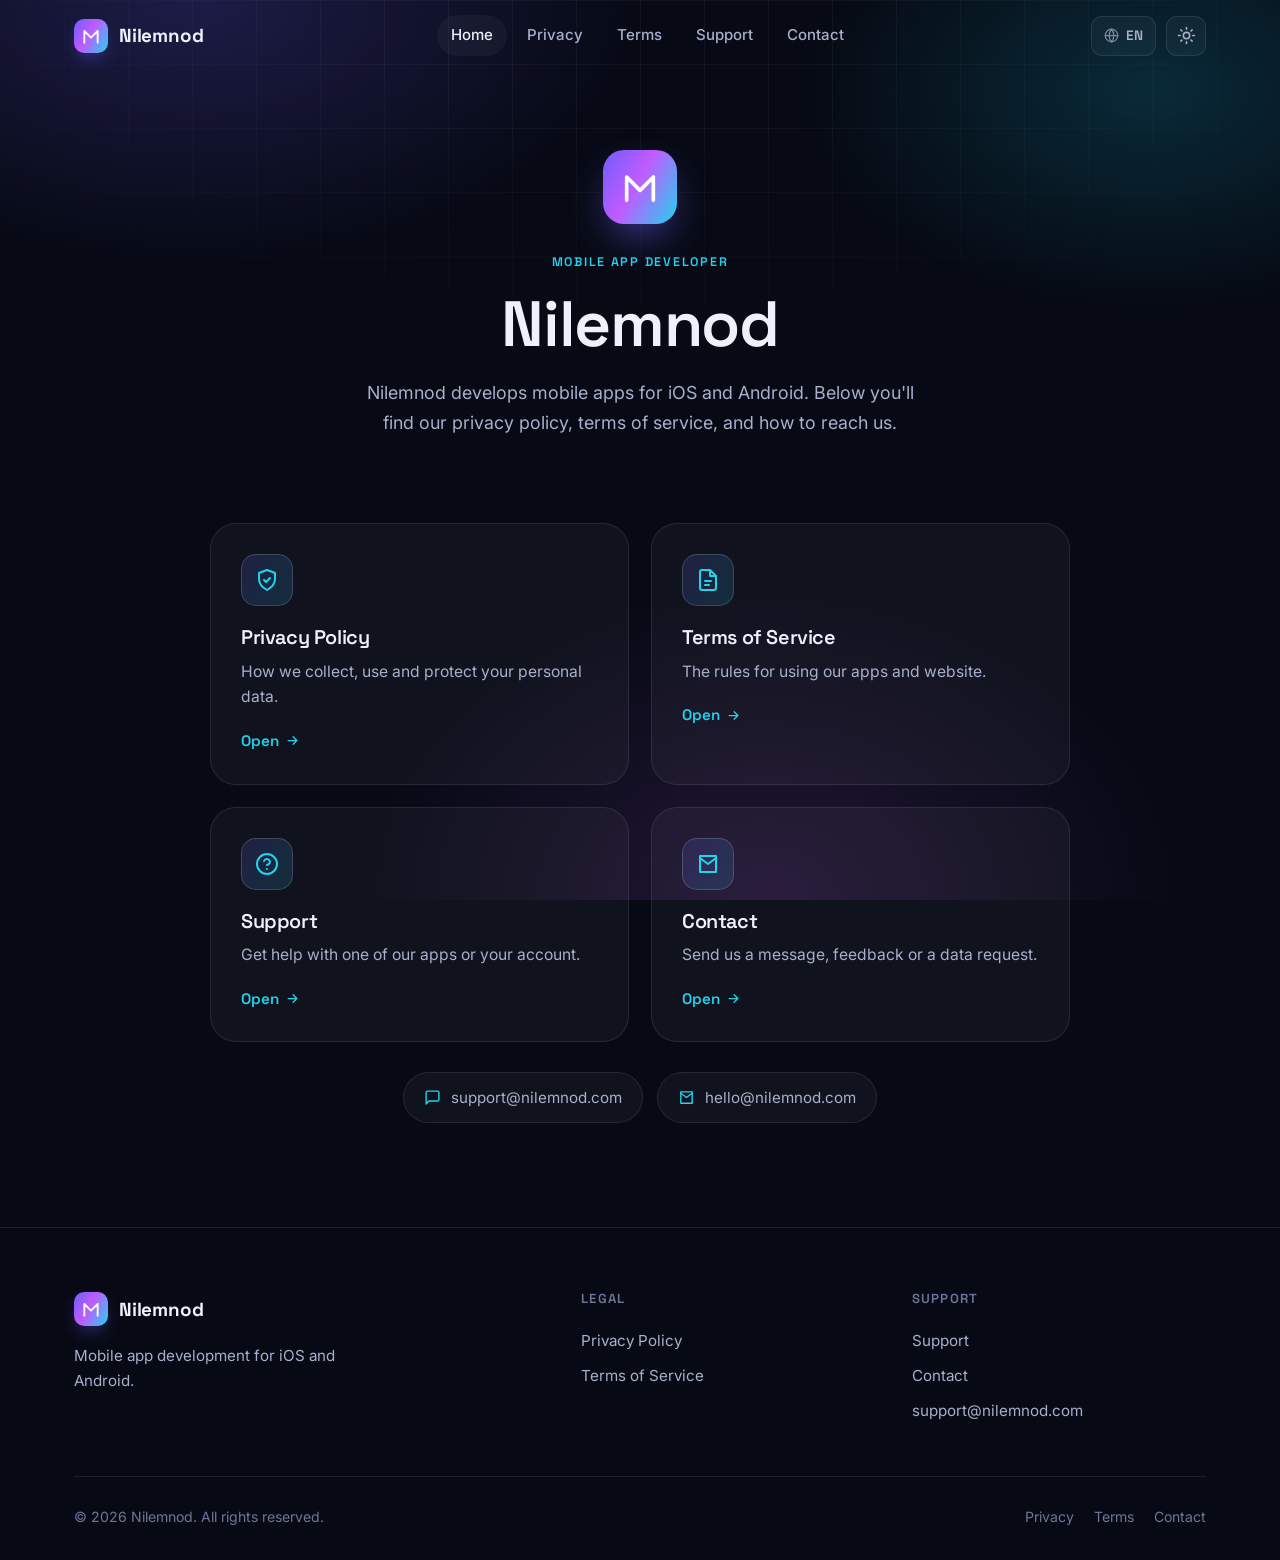
==== index.html @ dc2ba3a5 "Initial commit" ====
<!DOCTYPE html>
<html lang="en" dir="ltr">
<head>
  <meta charset="UTF-8" />
  <meta name="viewport" content="width=device-width, initial-scale=1.0" />
  <title>Nilemnod — Mobile App Developer</title>
  <meta name="description" content="Nilemnod develops mobile apps for iOS and Android. Read our privacy policy and terms of service, and find how to contact support." />
  <meta name="theme-color" content="#070a14" />
  <link rel="icon" href="assets/favicon.svg" type="image/svg+xml" />
  <link rel="canonical" href="https://nilemnod.com/" />
  <meta property="og:title" content="Nilemnod — Mobile App Developer" />
  <meta property="og:description" content="Privacy policy, terms of service and contact information for Nilemnod." />
  <meta property="og:type" content="website" />
  <meta property="og:url" content="https://nilemnod.com/" />
  <link rel="preconnect" href="https://fonts.googleapis.com" />
  <link rel="preconnect" href="https://fonts.gstatic.com" crossorigin />
  <link href="https://fonts.googleapis.com/css2?family=Inter:wght@400;500;600&family=Space+Grotesk:wght@500;600;700&display=swap" rel="stylesheet" />
  <link rel="stylesheet" href="assets/css/styles.css" />
  <script src="assets/i18n/translations.js" defer></script>
  <script src="assets/js/i18n.js" defer></script>
  <script src="assets/js/main.js" defer></script>
</head>
<body>
  <header class="nav">
    <div class="container">
      <a class="brand" href="index.html" aria-label="Nilemnod home">
        <span class="brand-mark"><svg viewBox="0 0 24 24" fill="none" stroke="#fff" stroke-width="2.2" stroke-linecap="round" stroke-linejoin="round"><path d="M4 20V6l8 8 8-8v14"/></svg></span>
        Nilemnod
      </a>
      <nav class="nav-links" aria-label="Primary">
        <a href="index.html" class="active" data-i18n="nav.home">Home</a>
        <a href="privacy.html" data-i18n="nav.privacy">Privacy</a>
        <a href="terms.html" data-i18n="nav.terms">Terms</a>
        <a href="support.html" data-i18n="nav.support">Support</a>
        <a href="contact.html" data-i18n="nav.contact">Contact</a>
      </nav>
      <div class="nav-actions">
        <div class="lang" data-lang-switcher>
          <button class="lang-toggle" type="button" aria-haspopup="true">
            <svg viewBox="0 0 24 24" fill="none" stroke="currentColor" stroke-width="2" stroke-linecap="round" stroke-linejoin="round"><circle cx="12" cy="12" r="10"/><path d="M2 12h20M12 2a15 15 0 0 1 0 20M12 2a15 15 0 0 0 0 20"/></svg>
            <span class="lang-current">EN</span>
          </button>
          <div class="lang-menu" role="menu"></div>
        </div>
        <button class="icon-btn" data-theme-toggle type="button" aria-label="Toggle theme">
          <svg viewBox="0 0 24 24" fill="none" stroke="currentColor" stroke-width="2" stroke-linecap="round" stroke-linejoin="round"><circle cx="12" cy="12" r="4"/><path d="M12 2v2M12 20v2M4.9 4.9l1.4 1.4M17.7 17.7l1.4 1.4M2 12h2M20 12h2M4.9 19.1l1.4-1.4M17.7 6.3l1.4-1.4"/></svg>
        </button>
        <button class="icon-btn nav-toggle" type="button" aria-label="Menu">
          <svg viewBox="0 0 24 24" fill="none" stroke="currentColor" stroke-width="2" stroke-linecap="round"><path d="M4 7h16M4 12h16M4 17h16"/></svg>
        </button>
      </div>
    </div>
  </header>

  <main>
    <section class="home-hero">
      <div class="container">
        <div class="home-mark" data-reveal aria-hidden="true">
          <svg viewBox="0 0 24 24" fill="none" stroke="#fff" stroke-width="2.2" stroke-linecap="round" stroke-linejoin="round"><path d="M4 20V6l8 8 8-8v14"/></svg>
        </div>
        <span class="eyebrow" data-reveal data-i18n="home.badge">Mobile app developer</span>
        <h1 data-reveal data-delay="1">Nilemnod</h1>
        <p data-reveal data-delay="2" data-i18n="home.lead">Nilemnod develops mobile apps for iOS and Android. Below you'll find our privacy policy, terms of service, and how to reach us.</p>
      </div>
    </section>

    <section class="section-sm">
      <div class="container">
        <div class="grid grid-2 hub-grid">
          <a class="card-link" href="privacy.html" data-reveal>
            <article class="card">
              <div class="card-icon"><svg viewBox="0 0 24 24" fill="none" stroke="currentColor" stroke-width="2" stroke-linecap="round" stroke-linejoin="round"><path d="M12 2 4 5v6c0 5 3.5 8.5 8 11 4.5-2.5 8-6 8-11V5z"/><path d="m9 12 2 2 4-4"/></svg></div>
              <h3 data-i18n="privacy.title">Privacy Policy</h3>
              <p data-i18n="home.privacyDesc">How we collect, use and protect your personal data.</p>
              <span class="card-open"><span data-i18n="home.open">Open</span> <svg viewBox="0 0 24 24" fill="none" stroke="currentColor" stroke-width="2" stroke-linecap="round" stroke-linejoin="round"><path d="M5 12h14M13 6l6 6-6 6"/></svg></span>
            </article>
          </a>
          <a class="card-link" href="terms.html" data-reveal data-delay="1">
            <article class="card">
              <div class="card-icon"><svg viewBox="0 0 24 24" fill="none" stroke="currentColor" stroke-width="2" stroke-linecap="round" stroke-linejoin="round"><path d="M14 2H6a2 2 0 0 0-2 2v16a2 2 0 0 0 2 2h12a2 2 0 0 0 2-2V8z"/><path d="M14 2v6h6M9 13h6M9 17h4"/></svg></div>
              <h3 data-i18n="terms.title">Terms of Service</h3>
              <p data-i18n="home.termsDesc">The rules for using our apps and website.</p>
              <span class="card-open"><span data-i18n="home.open">Open</span> <svg viewBox="0 0 24 24" fill="none" stroke="currentColor" stroke-width="2" stroke-linecap="round" stroke-linejoin="round"><path d="M5 12h14M13 6l6 6-6 6"/></svg></span>
            </article>
          </a>
          <a class="card-link" href="support.html" data-reveal>
            <article class="card">
              <div class="card-icon"><svg viewBox="0 0 24 24" fill="none" stroke="currentColor" stroke-width="2" stroke-linecap="round" stroke-linejoin="round"><circle cx="12" cy="12" r="10"/><path d="M9.1 9a3 3 0 0 1 5.8 1c0 2-3 3-3 3"/><path d="M12 17h.01"/></svg></div>
              <h3 data-i18n="nav.support">Support</h3>
              <p data-i18n="home.supportDesc">Get help with one of our apps or your account.</p>
              <span class="card-open"><span data-i18n="home.open">Open</span> <svg viewBox="0 0 24 24" fill="none" stroke="currentColor" stroke-width="2" stroke-linecap="round" stroke-linejoin="round"><path d="M5 12h14M13 6l6 6-6 6"/></svg></span>
            </article>
          </a>
          <a class="card-link" href="contact.html" data-reveal data-delay="1">
            <article class="card">
              <div class="card-icon"><svg viewBox="0 0 24 24" fill="none" stroke="currentColor" stroke-width="2" stroke-linecap="round" stroke-linejoin="round"><path d="M4 4h16v16H4z"/><path d="m4 6 8 6 8-6"/></svg></div>
              <h3 data-i18n="nav.contact">Contact</h3>
              <p data-i18n="home.contactDesc">Send us a message, feedback or a data request.</p>
              <span class="card-open"><span data-i18n="home.open">Open</span> <svg viewBox="0 0 24 24" fill="none" stroke="currentColor" stroke-width="2" stroke-linecap="round" stroke-linejoin="round"><path d="M5 12h14M13 6l6 6-6 6"/></svg></span>
            </article>
          </a>
        </div>

        <div class="contact-strip" data-reveal>
          <a class="contact-pill" href="mailto:support@nilemnod.com"><svg viewBox="0 0 24 24" fill="none" stroke="currentColor" stroke-width="2" stroke-linecap="round" stroke-linejoin="round"><path d="M21 15a2 2 0 0 1-2 2H7l-4 4V5a2 2 0 0 1 2-2h14a2 2 0 0 1 2 2z"/></svg>support@nilemnod.com</a>
          <a class="contact-pill" href="mailto:hello@nilemnod.com"><svg viewBox="0 0 24 24" fill="none" stroke="currentColor" stroke-width="2" stroke-linecap="round" stroke-linejoin="round"><path d="M4 4h16v16H4z"/><path d="m4 6 8 6 8-6"/></svg>hello@nilemnod.com</a>
        </div>
      </div>
    </section>
  </main>

  <footer class="footer">
    <div class="container">
      <div class="footer-grid simple">
        <div class="footer-brand">
          <a class="brand" href="index.html"><span class="brand-mark"><svg viewBox="0 0 24 24" fill="none" stroke="#fff" stroke-width="2.2" stroke-linecap="round" stroke-linejoin="round"><path d="M4 20V6l8 8 8-8v14"/></svg></span>Nilemnod</a>
          <p data-i18n="footer.tagline">Mobile app development for iOS and Android.</p>
        </div>
        <div class="footer-col">
          <h4 data-i18n="footer.legal">Legal</h4>
          <a href="privacy.html" data-i18n="nav.privacy">Privacy Policy</a>
          <a href="terms.html" data-i18n="nav.terms">Terms of Service</a>
        </div>
        <div class="footer-col">
          <h4 data-i18n="nav.support">Support</h4>
          <a href="support.html" data-i18n="nav.support">Support</a>
          <a href="contact.html" data-i18n="nav.contact">Contact</a>
          <a href="mailto:support@nilemnod.com">support@nilemnod.com</a>
        </div>
      </div>
      <div class="footer-bottom">
        <span>© <span data-year>2026</span> Nilemnod. <span data-i18n="footer.rights">All rights reserved.</span></span>
        <div class="links">
          <a href="privacy.html" data-i18n="nav.privacy">Privacy</a>
          <a href="terms.html" data-i18n="nav.terms">Terms</a>
          <a href="contact.html" data-i18n="nav.contact">Contact</a>
        </div>
      </div>
    </div>
  </footer>
</body>
</html>
---- assets/css/styles.css ----
:root {
  --bg: #070a14;
  --bg-soft: #0c1122;
  --surface: rgba(255, 255, 255, 0.04);
  --surface-strong: rgba(255, 255, 255, 0.07);
  --border: rgba(255, 255, 255, 0.09);
  --border-strong: rgba(255, 255, 255, 0.16);
  --text: #eef1fb;
  --text-soft: #a7b0cc;
  --text-dim: #6d7699;
  --accent: #6d5efc;
  --accent-2: #22d3ee;
  --accent-3: #c05bff;
  --grad: linear-gradient(120deg, #6d5efc 0%, #c05bff 45%, #22d3ee 100%);
  --grad-soft: linear-gradient(120deg, rgba(109, 94, 252, 0.18), rgba(34, 211, 238, 0.14));
  --radius: 18px;
  --radius-lg: 26px;
  --shadow: 0 24px 60px -20px rgba(4, 6, 18, 0.75);
  --maxw: 1180px;
  --nav-h: 72px;
  --font-head: "Space Grotesk", "Inter", system-ui, sans-serif;
  --font-body: "Inter", system-ui, -apple-system, "Segoe UI", Roboto, sans-serif;
}

:root[data-theme="light"] {
  --bg: #f6f7fc;
  --bg-soft: #ffffff;
  --surface: rgba(16, 20, 45, 0.03);
  --surface-strong: rgba(16, 20, 45, 0.05);
  --border: rgba(16, 20, 45, 0.1);
  --border-strong: rgba(16, 20, 45, 0.18);
  --text: #131730;
  --text-soft: #4a5273;
  --text-dim: #7c85a3;
  --shadow: 0 24px 60px -24px rgba(60, 66, 120, 0.35);
}

* { box-sizing: border-box; margin: 0; padding: 0; }

html { scroll-behavior: smooth; -webkit-text-size-adjust: 100%; }

body {
  font-family: var(--font-body);
  background: var(--bg);
  color: var(--text);
  line-height: 1.65;
  font-size: 16px;
  overflow-x: hidden;
  -webkit-font-smoothing: antialiased;
  text-rendering: optimizeLegibility;
  transition: background 0.4s ease, color 0.4s ease;
}

body::before {
  content: "";
  position: fixed;
  inset: 0;
  z-index: -2;
  background:
    radial-gradient(60% 50% at 15% 0%, rgba(109, 94, 252, 0.22), transparent 60%),
    radial-gradient(50% 45% at 90% 10%, rgba(34, 211, 238, 0.16), transparent 55%),
    radial-gradient(55% 60% at 60% 100%, rgba(192, 91, 255, 0.14), transparent 60%);
  filter: saturate(1.1);
  pointer-events: none;
}

:root[data-theme="light"] body::before { opacity: 0.55; }

body::after {
  content: "";
  position: fixed;
  inset: 0;
  z-index: -1;
  background-image:
    linear-gradient(to right, var(--border) 1px, transparent 1px),
    linear-gradient(to bottom, var(--border) 1px, transparent 1px);
  background-size: 64px 64px;
  mask-image: radial-gradient(ellipse 80% 60% at 50% 0%, #000 20%, transparent 75%);
  opacity: 0.5;
  pointer-events: none;
}

a { color: inherit; text-decoration: none; }
img, svg { display: block; max-width: 100%; }
ul { list-style: none; }

.container { width: 100%; max-width: var(--maxw); margin-inline: auto; padding-inline: 24px; }

.section { padding: 96px 0; position: relative; }
.section-sm { padding: 64px 0; }

.eyebrow {
  display: inline-flex;
  align-items: center;
  gap: 8px;
  font-family: var(--font-head);
  font-size: 0.78rem;
  font-weight: 600;
  letter-spacing: 0.14em;
  text-transform: uppercase;
  color: var(--accent-2);
  margin-bottom: 16px;
}
.eyebrow::before { content: ""; width: 26px; height: 1px; background: currentColor; opacity: 0.6; }

h1, h2, h3, h4 { font-family: var(--font-head); font-weight: 600; line-height: 1.12; letter-spacing: -0.02em; }

.section-title { font-size: clamp(1.9rem, 4vw, 2.9rem); margin-bottom: 16px; }
.section-lead { color: var(--text-soft); font-size: 1.08rem; max-width: 620px; }
.section-head { max-width: 720px; margin-bottom: 56px; }
.section-head.center { margin-inline: auto; text-align: center; }
.section-head.center .section-lead { margin-inline: auto; }
.section-head.center .eyebrow::before { display: none; }

.gradient-text {
  background: var(--grad);
  -webkit-background-clip: text;
  background-clip: text;
  color: transparent;
}

/* ---------- Buttons ---------- */
.btn {
  --btn-pad: 13px 24px;
  display: inline-flex;
  align-items: center;
  justify-content: center;
  gap: 9px;
  padding: var(--btn-pad);
  border-radius: 999px;
  font-family: var(--font-head);
  font-weight: 600;
  font-size: 0.96rem;
  cursor: pointer;
  border: 1px solid transparent;
  transition: transform 0.2s ease, box-shadow 0.25s ease, background 0.25s ease, border-color 0.25s ease;
  white-space: nowrap;
}
.btn svg { width: 18px; height: 18px; }
.btn-primary {
  background: var(--grad);
  color: #fff;
  box-shadow: 0 12px 30px -10px rgba(109, 94, 252, 0.7);
}
.btn-primary:hover { transform: translateY(-2px); box-shadow: 0 18px 40px -12px rgba(109, 94, 252, 0.85); }
.btn-ghost {
  background: var(--surface);
  color: var(--text);
  border-color: var(--border-strong);
  backdrop-filter: blur(12px);
}
.btn-ghost:hover { transform: translateY(-2px); border-color: var(--accent); background: var(--surface-strong); }
.btn-lg { --btn-pad: 16px 30px; font-size: 1.02rem; }
.btn-block { width: 100%; }

/* ---------- Navbar ---------- */
.nav {
  position: fixed;
  top: 0; left: 0; right: 0;
  height: var(--nav-h);
  z-index: 100;
  display: flex;
  align-items: center;
  transition: background 0.3s ease, border-color 0.3s ease, backdrop-filter 0.3s ease;
  border-bottom: 1px solid transparent;
}
.nav.scrolled {
  background: color-mix(in srgb, var(--bg) 78%, transparent);
  backdrop-filter: blur(18px) saturate(1.4);
  border-bottom-color: var(--border);
}
.nav .container { display: flex; align-items: center; justify-content: space-between; gap: 20px; }

.brand { display: inline-flex; align-items: center; gap: 11px; font-family: var(--font-head); font-weight: 700; font-size: 1.18rem; letter-spacing: -0.01em; }
.brand-mark {
  width: 34px; height: 34px; border-radius: 10px;
  background: var(--grad);
  display: grid; place-items: center;
  box-shadow: 0 8px 20px -8px rgba(109, 94, 252, 0.8);
  flex-shrink: 0;
}
.brand-mark svg { width: 20px; height: 20px; }

.nav-links { display: flex; align-items: center; gap: 6px; }
.nav-links a {
  padding: 8px 14px;
  border-radius: 999px;
  font-size: 0.94rem;
  color: var(--text-soft);
  font-weight: 500;
  transition: color 0.2s, background 0.2s;
}
.nav-links a:hover, .nav-links a.active { color: var(--text); background: var(--surface); }

.nav-actions { display: flex; align-items: center; gap: 10px; }

.icon-btn {
  width: 40px; height: 40px;
  display: grid; place-items: center;
  border-radius: 11px;
  background: var(--surface);
  border: 1px solid var(--border);
  color: var(--text-soft);
  cursor: pointer;
  transition: color 0.2s, border-color 0.2s, background 0.2s;
}
.icon-btn:hover { color: var(--text); border-color: var(--border-strong); }
.icon-btn svg { width: 19px; height: 19px; }

/* Language dropdown */
.lang { position: relative; }
.lang-toggle {
  display: inline-flex; align-items: center; gap: 7px;
  padding: 0 12px; height: 40px;
  border-radius: 11px;
  background: var(--surface);
  border: 1px solid var(--border);
  color: var(--text-soft);
  cursor: pointer;
  font-family: var(--font-head);
  font-weight: 600;
  font-size: 0.85rem;
  transition: color 0.2s, border-color 0.2s;
}
.lang-toggle:hover { color: var(--text); border-color: var(--border-strong); }
.lang-toggle svg { width: 15px; height: 15px; opacity: 0.7; }
.lang-menu {
  position: absolute;
  top: calc(100% + 10px);
  inset-inline-end: 0;
  min-width: 190px;
  background: color-mix(in srgb, var(--bg-soft) 94%, transparent);
  backdrop-filter: blur(20px);
  border: 1px solid var(--border-strong);
  border-radius: 16px;
  padding: 8px;
  box-shadow: var(--shadow);
  display: grid;
  gap: 2px;
  opacity: 0;
  transform: translateY(-8px);
  pointer-events: none;
  transition: opacity 0.2s, transform 0.2s;
  z-index: 120;
  max-height: 320px;
  overflow-y: auto;
}
.lang.open .lang-menu { opacity: 1; transform: translateY(0); pointer-events: auto; }
.lang-menu button {
  display: flex; align-items: center; justify-content: space-between; gap: 10px;
  width: 100%;
  padding: 9px 12px;
  border-radius: 10px;
  background: none; border: none;
  color: var(--text-soft);
  font-family: var(--font-body); font-size: 0.9rem; font-weight: 500;
  cursor: pointer; text-align: start;
  transition: background 0.15s, color 0.15s;
}
.lang-menu button:hover { background: var(--surface); color: var(--text); }
.lang-menu button.active { color: var(--text); background: var(--surface-strong); }
.lang-menu button .native { color: var(--text-dim); font-size: 0.82rem; }

.nav-toggle { display: none; }

/* ---------- Hero ---------- */
.hero { padding: calc(var(--nav-h) + 70px) 0 90px; position: relative; }
.hero-grid { display: grid; grid-template-columns: 1.05fr 0.95fr; gap: 56px; align-items: center; }
.badge {
  display: inline-flex; align-items: center; gap: 9px;
  padding: 7px 14px 7px 10px;
  border-radius: 999px;
  background: var(--surface);
  border: 1px solid var(--border-strong);
  font-size: 0.82rem;
  color: var(--text-soft);
  margin-bottom: 26px;
  backdrop-filter: blur(10px);
}
.badge .dot { width: 8px; height: 8px; border-radius: 50%; background: var(--accent-2); box-shadow: 0 0 0 4px rgba(34, 211, 238, 0.18); }
.hero h1 { font-size: clamp(2.5rem, 6vw, 4.3rem); margin-bottom: 22px; }
.hero-lead { font-size: 1.16rem; color: var(--text-soft); max-width: 520px; margin-bottom: 34px; }
.hero-cta { display: flex; gap: 14px; flex-wrap: wrap; margin-bottom: 44px; }
.hero-stats { display: flex; gap: 40px; flex-wrap: wrap; }
.stat .num { font-family: var(--font-head); font-size: 2rem; font-weight: 700; }
.stat .label { color: var(--text-dim); font-size: 0.88rem; }

.hero-visual { position: relative; aspect-ratio: 1 / 1.05; }
.orb {
  position: absolute; inset: 8%;
  border-radius: 50%;
  background: conic-gradient(from 140deg, rgba(109,94,252,0.5), rgba(34,211,238,0.4), rgba(192,91,255,0.5), rgba(109,94,252,0.5));
  filter: blur(46px);
  opacity: 0.7;
  animation: spin 22s linear infinite;
}
@keyframes spin { to { transform: rotate(360deg); } }
.phone {
  position: absolute;
  inset: 14% 22%;
  border-radius: 34px;
  background: linear-gradient(160deg, rgba(255,255,255,0.1), rgba(255,255,255,0.02));
  border: 1px solid var(--border-strong);
  backdrop-filter: blur(16px);
  box-shadow: var(--shadow);
  padding: 18px;
  display: flex; flex-direction: column; gap: 12px;
  animation: float 6s ease-in-out infinite;
}
@keyframes float { 0%,100% { transform: translateY(0); } 50% { transform: translateY(-14px); } }
.phone-notch { width: 42%; height: 6px; border-radius: 999px; background: var(--border-strong); margin: 2px auto 8px; }
.phone-bar { height: 40px; border-radius: 12px; background: var(--surface-strong); border: 1px solid var(--border); }
.phone-bar.grad { background: var(--grad); border: none; }
.phone-row { display: flex; gap: 10px; }
.phone-row > div { flex: 1; height: 54px; border-radius: 14px; background: var(--surface-strong); border: 1px solid var(--border); }
.phone-list { display: flex; flex-direction: column; gap: 9px; margin-top: 2px; }
.phone-list > div { height: 12px; border-radius: 6px; background: var(--surface-strong); }
.phone-list > div:nth-child(2) { width: 78%; }
.phone-list > div:nth-child(3) { width: 60%; }
.chip {
  position: absolute;
  padding: 10px 14px;
  border-radius: 14px;
  background: color-mix(in srgb, var(--bg-soft) 85%, transparent);
  border: 1px solid var(--border-strong);
  backdrop-filter: blur(14px);
  box-shadow: var(--shadow);
  display: flex; align-items: center; gap: 9px;
  font-size: 0.82rem; font-weight: 600;
  animation: float 6s ease-in-out infinite;
}
.chip svg { width: 17px; height: 17px; color: var(--accent-2); }
.chip.c1 { top: 6%; inset-inline-start: -4%; animation-delay: -2s; }
.chip.c2 { bottom: 10%; inset-inline-end: -6%; animation-delay: -4s; }

/* ---------- Cards / grids ---------- */
.grid { display: grid; gap: 22px; }
.grid-3 { grid-template-columns: repeat(3, 1fr); }
.grid-2 { grid-template-columns: repeat(2, 1fr); }

.card {
  background: var(--surface);
  border: 1px solid var(--border);
  border-radius: var(--radius-lg);
  padding: 30px;
  transition: transform 0.3s ease, border-color 0.3s ease, background 0.3s ease;
  position: relative;
  overflow: hidden;
}
.card:hover { transform: translateY(-5px); border-color: var(--border-strong); background: var(--surface-strong); }
.card-icon {
  width: 52px; height: 52px;
  border-radius: 15px;
  background: var(--grad-soft);
  border: 1px solid var(--border-strong);
  display: grid; place-items: center;
  color: var(--accent-2);
  margin-bottom: 20px;
}
.card-icon svg { width: 24px; height: 24px; }
.card h3 { font-size: 1.24rem; margin-bottom: 10px; }
.card p { color: var(--text-soft); font-size: 0.98rem; }

/* Process */
.steps { counter-reset: step; display: grid; gap: 20px; grid-template-columns: repeat(4, 1fr); }
.step { position: relative; padding-top: 8px; }
.step-num {
  font-family: var(--font-head); font-weight: 700; font-size: 1.05rem;
  width: 46px; height: 46px; border-radius: 13px;
  display: grid; place-items: center;
  background: var(--surface-strong); border: 1px solid var(--border-strong);
  color: var(--accent-2);
  margin-bottom: 18px;
}
.step h3 { font-size: 1.16rem; margin-bottom: 8px; }
.step p { color: var(--text-soft); font-size: 0.95rem; }

/* Why / feature list */
.why-grid { display: grid; grid-template-columns: 1fr 1fr; gap: 56px; align-items: center; }
.feature-list { display: grid; gap: 18px; }
.feature { display: flex; gap: 15px; align-items: flex-start; }
.feature .tick {
  flex-shrink: 0; width: 30px; height: 30px; border-radius: 9px;
  background: var(--grad-soft); border: 1px solid var(--border-strong);
  display: grid; place-items: center; color: var(--accent-2);
  margin-top: 2px;
}
.feature .tick svg { width: 16px; height: 16px; }
.feature h4 { font-size: 1.05rem; margin-bottom: 3px; }
.feature p { color: var(--text-soft); font-size: 0.95rem; }

.stat-panel {
  background: var(--grad-soft);
  border: 1px solid var(--border-strong);
  border-radius: var(--radius-lg);
  padding: 40px;
  display: grid; grid-template-columns: 1fr 1fr; gap: 30px;
}
.stat-panel .stat .num { font-size: 2.5rem; background: var(--grad); -webkit-background-clip: text; background-clip: text; color: transparent; }
.stat-panel .stat .label { font-size: 0.92rem; margin-top: 2px; }

/* CTA band */
.cta-band {
  position: relative;
  border-radius: var(--radius-lg);
  padding: 64px 48px;
  text-align: center;
  overflow: hidden;
  border: 1px solid var(--border-strong);
  background: linear-gradient(135deg, rgba(109,94,252,0.16), rgba(34,211,238,0.1));
}
.cta-band::before {
  content: ""; position: absolute; inset: -40%;
  background: radial-gradient(40% 40% at 30% 30%, rgba(192,91,255,0.3), transparent 60%);
  animation: spin 26s linear infinite; z-index: 0;
}
.cta-band > * { position: relative; z-index: 1; }
.cta-band h2 { font-size: clamp(1.8rem, 4vw, 2.6rem); margin-bottom: 14px; }
.cta-band p { color: var(--text-soft); max-width: 520px; margin: 0 auto 28px; font-size: 1.05rem; }

/* ---------- Page hero (inner) ---------- */
.page-hero { padding: calc(var(--nav-h) + 64px) 0 40px; }
.page-hero h1 { font-size: clamp(2.2rem, 5vw, 3.4rem); margin-bottom: 14px; }
.page-hero p { color: var(--text-soft); font-size: 1.08rem; max-width: 640px; }
.meta-row { display: flex; flex-wrap: wrap; gap: 10px 20px; margin-top: 20px; color: var(--text-dim); font-size: 0.9rem; }
.meta-row span { display: inline-flex; align-items: center; gap: 7px; }
.meta-row svg { width: 15px; height: 15px; }

/* ---------- Legal / prose ---------- */
.prose-wrap { display: grid; grid-template-columns: 240px 1fr; gap: 56px; align-items: start; }
.toc { position: sticky; top: calc(var(--nav-h) + 24px); display: grid; gap: 4px; font-size: 0.9rem; }
.toc a { padding: 7px 12px; border-radius: 9px; color: var(--text-dim); transition: color 0.2s, background 0.2s; border-left: 2px solid transparent; }
.toc a:hover, .toc a.active { color: var(--text); background: var(--surface); }
.prose { max-width: 760px; }
.prose section { padding: 18px 0 30px; border-top: 1px solid var(--border); }
.prose section:first-child { border-top: none; padding-top: 0; }
.prose h2 { font-size: 1.5rem; margin-bottom: 14px; scroll-margin-top: calc(var(--nav-h) + 20px); }
.prose h3 { font-size: 1.1rem; margin: 20px 0 8px; }
.prose p { color: var(--text-soft); margin-bottom: 14px; }
.prose ul { display: grid; gap: 9px; margin: 0 0 16px; padding-inline-start: 4px; }
.prose ul li { color: var(--text-soft); position: relative; padding-inline-start: 24px; }
.prose ul li::before { content: ""; position: absolute; inset-inline-start: 4px; top: 11px; width: 7px; height: 7px; border-radius: 50%; background: var(--grad); }
.prose a.inline { color: var(--accent-2); border-bottom: 1px solid transparent; transition: border-color 0.2s; }
.prose a.inline:hover { border-bottom-color: currentColor; }
.callout {
  background: var(--surface); border: 1px solid var(--border-strong);
  border-radius: 16px; padding: 18px 20px; margin: 18px 0;
  color: var(--text-soft); font-size: 0.95rem;
  display: flex; gap: 13px; align-items: flex-start;
}
.callout svg { width: 20px; height: 20px; color: var(--accent-2); flex-shrink: 0; margin-top: 2px; }

/* ---------- FAQ ---------- */
.faq { display: grid; gap: 14px; max-width: 820px; margin-inline: auto; }
.faq-item { border: 1px solid var(--border); border-radius: 16px; background: var(--surface); overflow: hidden; transition: border-color 0.2s; }
.faq-item.open { border-color: var(--border-strong); }
.faq-q {
  width: 100%; text-align: start; cursor: pointer;
  display: flex; align-items: center; justify-content: space-between; gap: 16px;
  padding: 20px 22px; background: none; border: none; color: var(--text);
  font-family: var(--font-head); font-weight: 600; font-size: 1.05rem;
}
.faq-q .plus { flex-shrink: 0; width: 24px; height: 24px; position: relative; transition: transform 0.3s; color: var(--accent-2); }
.faq-q .plus::before, .faq-q .plus::after { content: ""; position: absolute; background: currentColor; border-radius: 2px; }
.faq-q .plus::before { inset: 11px 4px; height: 2px; }
.faq-q .plus::after { inset: 4px 11px; width: 2px; transition: opacity 0.3s; }
.faq-item.open .plus::after { opacity: 0; }
.faq-a { max-height: 0; overflow: hidden; transition: max-height 0.35s ease; }
.faq-a-inner { padding: 0 22px 22px; color: var(--text-soft); }

/* ---------- Support cards ---------- */
.support-cards { display: grid; grid-template-columns: repeat(3, 1fr); gap: 20px; margin-bottom: 64px; }
.support-card { text-align: center; padding: 34px 26px; }
.support-card .card-icon { margin-inline: auto; }
.support-card a { color: var(--accent-2); font-weight: 600; font-family: var(--font-head); font-size: 0.95rem; display: inline-flex; gap: 6px; align-items: center; margin-top: 14px; }
.support-card a svg { width: 15px; height: 15px; transition: transform 0.2s; }
.support-card a:hover svg { transform: translateX(3px); }

/* ---------- Contact ---------- */
.contact-grid { display: grid; grid-template-columns: 0.85fr 1.15fr; gap: 48px; align-items: start; }
.contact-info { display: grid; gap: 16px; }
.info-item { display: flex; gap: 15px; align-items: flex-start; padding: 20px; border: 1px solid var(--border); border-radius: 16px; background: var(--surface); transition: border-color 0.2s; }
.info-item:hover { border-color: var(--border-strong); }
.info-item .card-icon { width: 44px; height: 44px; margin-bottom: 0; border-radius: 12px; }
.info-item .card-icon svg { width: 20px; height: 20px; }
.info-item h4 { font-size: 1rem; margin-bottom: 2px; }
.info-item p, .info-item a { color: var(--text-soft); font-size: 0.95rem; }
.info-item a:hover { color: var(--accent-2); }

.form-card { background: var(--surface); border: 1px solid var(--border); border-radius: var(--radius-lg); padding: 34px; }
.form-row { display: grid; grid-template-columns: 1fr 1fr; gap: 16px; }
.field { display: grid; gap: 7px; margin-bottom: 18px; }
.field label { font-size: 0.88rem; font-weight: 600; color: var(--text-soft); font-family: var(--font-head); }
.field label .req { color: var(--accent-3); }
.field input, .field select, .field textarea {
  width: 100%;
  padding: 13px 15px;
  border-radius: 12px;
  background: var(--bg-soft);
  border: 1px solid var(--border);
  color: var(--text);
  font-family: var(--font-body);
  font-size: 0.97rem;
  transition: border-color 0.2s, box-shadow 0.2s;
}
.field textarea { resize: vertical; min-height: 130px; }
.field input:focus, .field select:focus, .field textarea:focus {
  outline: none;
  border-color: var(--accent);
  box-shadow: 0 0 0 4px rgba(109, 94, 252, 0.16);
}
.field input::placeholder, .field textarea::placeholder { color: var(--text-dim); }
.form-note { font-size: 0.84rem; color: var(--text-dim); margin-top: 14px; text-align: center; }
.form-status { display: none; padding: 14px 16px; border-radius: 12px; font-size: 0.92rem; margin-bottom: 18px; }
.form-status.show { display: block; }
.form-status.ok { background: rgba(34, 211, 238, 0.12); border: 1px solid rgba(34, 211, 238, 0.3); color: var(--accent-2); }
.form-status.err { background: rgba(255, 91, 133, 0.12); border: 1px solid rgba(255, 91, 133, 0.3); color: #ff90ab; }

/* ---------- Footer ---------- */
.footer { border-top: 1px solid var(--border); padding: 64px 0 32px; margin-top: 40px; position: relative; }
.footer-grid { display: grid; grid-template-columns: 1.4fr 1fr 1fr 1fr; gap: 36px; margin-bottom: 48px; }
.footer-brand p { color: var(--text-soft); font-size: 0.95rem; margin: 16px 0 20px; max-width: 300px; }
.socials { display: flex; gap: 10px; }
.footer-col h4 { font-size: 0.82rem; text-transform: uppercase; letter-spacing: 0.1em; color: var(--text-dim); margin-bottom: 16px; font-family: var(--font-head); }
.footer-col a { display: block; color: var(--text-soft); padding: 5px 0; font-size: 0.95rem; transition: color 0.2s; }
.footer-col a:hover { color: var(--text); }
.footer-bottom { display: flex; align-items: center; justify-content: space-between; gap: 16px; flex-wrap: wrap; padding-top: 28px; border-top: 1px solid var(--border); color: var(--text-dim); font-size: 0.88rem; }
.footer-bottom .links { display: flex; gap: 20px; flex-wrap: wrap; }
.footer-bottom a:hover { color: var(--text); }

/* ---------- Reveal animation ---------- */
[data-reveal] { opacity: 0; transform: translateY(24px); transition: opacity 0.7s cubic-bezier(0.22, 1, 0.36, 1), transform 0.7s cubic-bezier(0.22, 1, 0.36, 1); }
[data-reveal].in { opacity: 1; transform: none; }
[data-reveal][data-delay="1"] { transition-delay: 0.08s; }
[data-reveal][data-delay="2"] { transition-delay: 0.16s; }
[data-reveal][data-delay="3"] { transition-delay: 0.24s; }

/* ---------- Home hub ---------- */
.home-hero { padding: calc(var(--nav-h) + 78px) 0 22px; text-align: center; }
.home-hero .container { display: flex; flex-direction: column; align-items: center; }
.home-mark { width: 74px; height: 74px; border-radius: 21px; background: var(--grad); display: grid; place-items: center; box-shadow: 0 18px 44px -12px rgba(109, 94, 252, 0.7); margin-bottom: 28px; }
.home-mark svg { width: 40px; height: 40px; }
.home-hero .eyebrow::before { display: none; }
.home-hero h1 { font-size: clamp(2.6rem, 6vw, 4rem); margin-bottom: 18px; }
.home-hero p { color: var(--text-soft); font-size: 1.12rem; max-width: 560px; }

.hub-grid { max-width: 860px; margin: 0 auto; }
.card-link { display: block; height: 100%; }
.card-link .card { height: 100%; }
.card-open { display: inline-flex; align-items: center; gap: 6px; margin-top: 18px; color: var(--accent-2); font-family: var(--font-head); font-weight: 600; font-size: 0.95rem; }
.card-open svg { width: 15px; height: 15px; transition: transform 0.2s; }
.card-link:hover .card-open svg { transform: translateX(3px); }
[dir="rtl"] .card-open svg { transform: scaleX(-1); }
[dir="rtl"] .card-link:hover .card-open svg { transform: scaleX(-1) translateX(3px); }

.contact-strip { margin-top: 30px; display: flex; flex-wrap: wrap; gap: 14px; justify-content: center; }
.contact-pill { display: inline-flex; align-items: center; gap: 10px; padding: 12px 20px; border-radius: 999px; background: var(--surface); border: 1px solid var(--border); color: var(--text-soft); font-size: 0.95rem; transition: border-color 0.2s, color 0.2s; }
.contact-pill:hover { border-color: var(--border-strong); color: var(--text); }
.contact-pill svg { width: 17px; height: 17px; color: var(--accent-2); }

.footer-grid.simple { grid-template-columns: 1.6fr 1fr 1fr; }
@media (max-width: 720px) { .footer-grid.simple { grid-template-columns: 1fr; } }

/* ---------- RTL ---------- */
[dir="rtl"] .eyebrow::before { transform: scaleX(-1); }
[dir="rtl"] .badge { padding: 7px 10px 7px 14px; }

/* ---------- Responsive ---------- */
@media (max-width: 960px) {
  .hero-grid { grid-template-columns: 1fr; gap: 40px; }
  .hero-visual { max-width: 380px; margin-inline: auto; width: 100%; }
  .why-grid { grid-template-columns: 1fr; gap: 36px; }
  .grid-3 { grid-template-columns: repeat(2, 1fr); }
  .steps { grid-template-columns: repeat(2, 1fr); }
  .support-cards { grid-template-columns: 1fr; }
  .contact-grid { grid-template-columns: 1fr; gap: 32px; }
  .prose-wrap { grid-template-columns: 1fr; gap: 28px; }
  .toc { position: static; display: flex; flex-wrap: wrap; }
  .footer-grid { grid-template-columns: 1fr 1fr; gap: 30px; }
  .footer-brand { grid-column: 1 / -1; }
}
@media (max-width: 720px) {
  .section { padding: 72px 0; }
  .nav-links { display: none; }
  .nav-links.open {
    display: flex; flex-direction: column; align-items: stretch;
    position: absolute; top: var(--nav-h); inset-inline: 12px;
    background: color-mix(in srgb, var(--bg-soft) 96%, transparent);
    backdrop-filter: blur(20px);
    border: 1px solid var(--border-strong); border-radius: 18px;
    padding: 12px; gap: 4px; box-shadow: var(--shadow);
  }
  .nav-links.open a { padding: 12px 16px; }
  .nav-toggle { display: grid; }
  .form-row { grid-template-columns: 1fr; }
  .stat-panel { grid-template-columns: 1fr; }
  .grid-3, .grid-2, .steps { grid-template-columns: 1fr; }
  .footer-grid { grid-template-columns: 1fr; }
  .hero-stats { gap: 28px; }
  .cta-band { padding: 48px 26px; }
  .desktop-only { display: none !important; }
}
@media (prefers-reduced-motion: reduce) {
  *, *::before, *::after { animation-duration: 0.001ms !important; animation-iteration-count: 1 !important; transition-duration: 0.001ms !important; }
  html { scroll-behavior: auto; }
  [data-reveal] { opacity: 1; transform: none; }
}
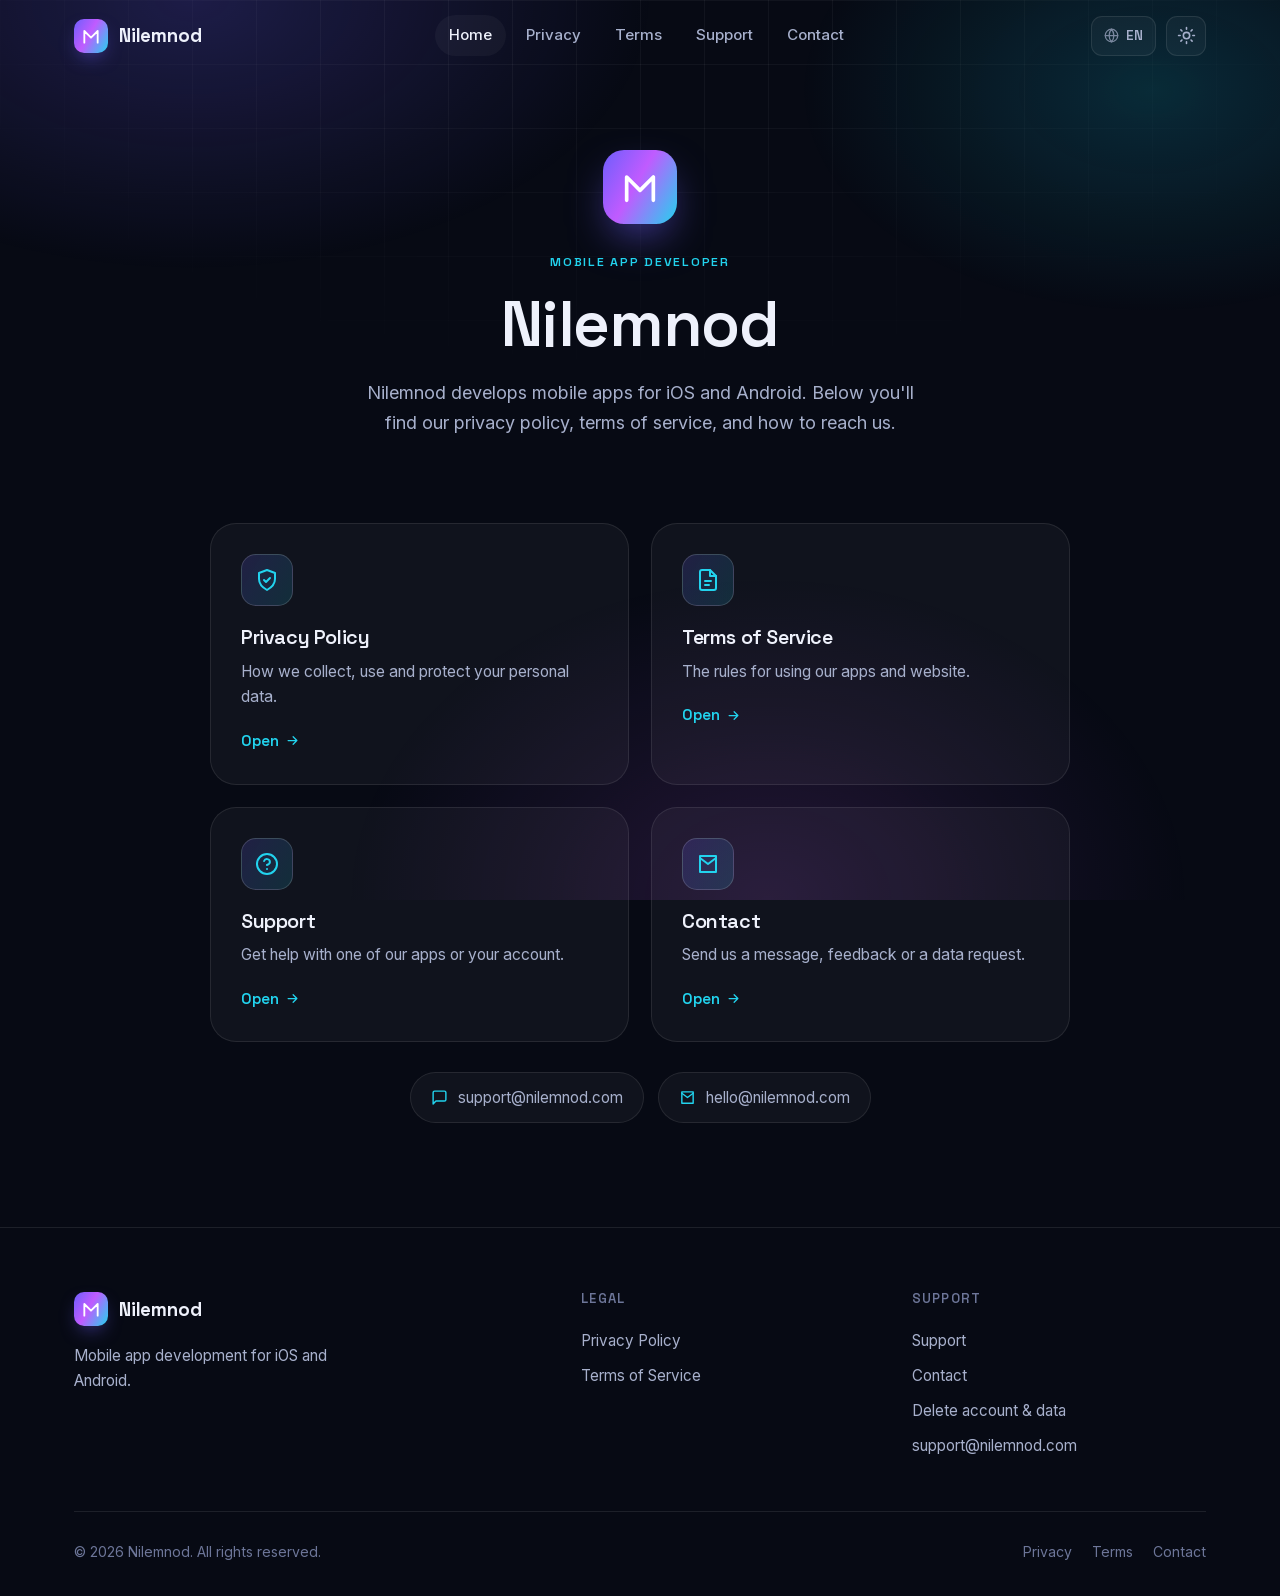
==== commit 1c50ca40: "Legal pages, local fonts, account deletion page" ====
--- a/index.html
+++ b/index.html
@@ -12,9 +12,7 @@
   <meta property="og:description" content="Privacy policy, terms of service and contact information for Nilemnod." />
   <meta property="og:type" content="website" />
   <meta property="og:url" content="https://nilemnod.com/" />
-  <link rel="preconnect" href="https://fonts.googleapis.com" />
-  <link rel="preconnect" href="https://fonts.gstatic.com" crossorigin />
-  <link href="https://fonts.googleapis.com/css2?family=Inter:wght@400;500;600&family=Space+Grotesk:wght@500;600;700&display=swap" rel="stylesheet" />
+  <link rel="stylesheet" href="assets/css/fonts.css" />
   <link rel="stylesheet" href="assets/css/styles.css" />
   <script src="assets/i18n/translations.js" defer></script>
   <script src="assets/js/i18n.js" defer></script>
@@ -125,6 +123,7 @@
           <h4 data-i18n="nav.support">Support</h4>
           <a href="support.html" data-i18n="nav.support">Support</a>
           <a href="contact.html" data-i18n="nav.contact">Contact</a>
+          <a href="delete-account.html" data-i18n="nav.deleteAccount">Delete account &amp; data</a>
           <a href="mailto:support@nilemnod.com">support@nilemnod.com</a>
         </div>
       </div>
--- a/assets/css/fonts.css
+++ b/assets/css/fonts.css
@@ -0,0 +1,270 @@
+/* cyrillic-ext */
+@font-face {
+  font-family: 'Inter';
+  font-style: normal;
+  font-weight: 400;
+  font-display: swap;
+  src: url(../fonts/inter-400-cyrillic-ext.woff2) format('woff2');
+  unicode-range: U+0460-052F, U+1C80-1C8A, U+20B4, U+2DE0-2DFF, U+A640-A69F, U+FE2E-FE2F;
+}
+/* cyrillic */
+@font-face {
+  font-family: 'Inter';
+  font-style: normal;
+  font-weight: 400;
+  font-display: swap;
+  src: url(../fonts/inter-400-cyrillic.woff2) format('woff2');
+  unicode-range: U+0301, U+0400-045F, U+0490-0491, U+04B0-04B1, U+2116;
+}
+/* greek-ext */
+@font-face {
+  font-family: 'Inter';
+  font-style: normal;
+  font-weight: 400;
+  font-display: swap;
+  src: url(../fonts/inter-400-greek-ext.woff2) format('woff2');
+  unicode-range: U+1F00-1FFF;
+}
+/* greek */
+@font-face {
+  font-family: 'Inter';
+  font-style: normal;
+  font-weight: 400;
+  font-display: swap;
+  src: url(../fonts/inter-400-greek.woff2) format('woff2');
+  unicode-range: U+0370-0377, U+037A-037F, U+0384-038A, U+038C, U+038E-03A1, U+03A3-03FF;
+}
+/* vietnamese */
+@font-face {
+  font-family: 'Inter';
+  font-style: normal;
+  font-weight: 400;
+  font-display: swap;
+  src: url(../fonts/inter-400-vietnamese.woff2) format('woff2');
+  unicode-range: U+0102-0103, U+0110-0111, U+0128-0129, U+0168-0169, U+01A0-01A1, U+01AF-01B0, U+0300-0301, U+0303-0304, U+0308-0309, U+0323, U+0329, U+1EA0-1EF9, U+20AB;
+}
+/* latin-ext */
+@font-face {
+  font-family: 'Inter';
+  font-style: normal;
+  font-weight: 400;
+  font-display: swap;
+  src: url(../fonts/inter-400-latin-ext.woff2) format('woff2');
+  unicode-range: U+0100-02BA, U+02BD-02C5, U+02C7-02CC, U+02CE-02D7, U+02DD-02FF, U+0304, U+0308, U+0329, U+1D00-1DBF, U+1E00-1E9F, U+1EF2-1EFF, U+2020, U+20A0-20AB, U+20AD-20C0, U+2113, U+2C60-2C7F, U+A720-A7FF;
+}
+/* latin */
+@font-face {
+  font-family: 'Inter';
+  font-style: normal;
+  font-weight: 400;
+  font-display: swap;
+  src: url(../fonts/inter-400-latin.woff2) format('woff2');
+  unicode-range: U+0000-00FF, U+0131, U+0152-0153, U+02BB-02BC, U+02C6, U+02DA, U+02DC, U+0304, U+0308, U+0329, U+2000-206F, U+20AC, U+2122, U+2191, U+2193, U+2212, U+2215, U+FEFF, U+FFFD;
+}
+/* cyrillic-ext */
+@font-face {
+  font-family: 'Inter';
+  font-style: normal;
+  font-weight: 500;
+  font-display: swap;
+  src: url(../fonts/inter-400-cyrillic-ext.woff2) format('woff2');
+  unicode-range: U+0460-052F, U+1C80-1C8A, U+20B4, U+2DE0-2DFF, U+A640-A69F, U+FE2E-FE2F;
+}
+/* cyrillic */
+@font-face {
+  font-family: 'Inter';
+  font-style: normal;
+  font-weight: 500;
+  font-display: swap;
+  src: url(../fonts/inter-400-cyrillic.woff2) format('woff2');
+  unicode-range: U+0301, U+0400-045F, U+0490-0491, U+04B0-04B1, U+2116;
+}
+/* greek-ext */
+@font-face {
+  font-family: 'Inter';
+  font-style: normal;
+  font-weight: 500;
+  font-display: swap;
+  src: url(../fonts/inter-400-greek-ext.woff2) format('woff2');
+  unicode-range: U+1F00-1FFF;
+}
+/* greek */
+@font-face {
+  font-family: 'Inter';
+  font-style: normal;
+  font-weight: 500;
+  font-display: swap;
+  src: url(../fonts/inter-400-greek.woff2) format('woff2');
+  unicode-range: U+0370-0377, U+037A-037F, U+0384-038A, U+038C, U+038E-03A1, U+03A3-03FF;
+}
+/* vietnamese */
+@font-face {
+  font-family: 'Inter';
+  font-style: normal;
+  font-weight: 500;
+  font-display: swap;
+  src: url(../fonts/inter-400-vietnamese.woff2) format('woff2');
+  unicode-range: U+0102-0103, U+0110-0111, U+0128-0129, U+0168-0169, U+01A0-01A1, U+01AF-01B0, U+0300-0301, U+0303-0304, U+0308-0309, U+0323, U+0329, U+1EA0-1EF9, U+20AB;
+}
+/* latin-ext */
+@font-face {
+  font-family: 'Inter';
+  font-style: normal;
+  font-weight: 500;
+  font-display: swap;
+  src: url(../fonts/inter-400-latin-ext.woff2) format('woff2');
+  unicode-range: U+0100-02BA, U+02BD-02C5, U+02C7-02CC, U+02CE-02D7, U+02DD-02FF, U+0304, U+0308, U+0329, U+1D00-1DBF, U+1E00-1E9F, U+1EF2-1EFF, U+2020, U+20A0-20AB, U+20AD-20C0, U+2113, U+2C60-2C7F, U+A720-A7FF;
+}
+/* latin */
+@font-face {
+  font-family: 'Inter';
+  font-style: normal;
+  font-weight: 500;
+  font-display: swap;
+  src: url(../fonts/inter-400-latin.woff2) format('woff2');
+  unicode-range: U+0000-00FF, U+0131, U+0152-0153, U+02BB-02BC, U+02C6, U+02DA, U+02DC, U+0304, U+0308, U+0329, U+2000-206F, U+20AC, U+2122, U+2191, U+2193, U+2212, U+2215, U+FEFF, U+FFFD;
+}
+/* cyrillic-ext */
+@font-face {
+  font-family: 'Inter';
+  font-style: normal;
+  font-weight: 600;
+  font-display: swap;
+  src: url(../fonts/inter-400-cyrillic-ext.woff2) format('woff2');
+  unicode-range: U+0460-052F, U+1C80-1C8A, U+20B4, U+2DE0-2DFF, U+A640-A69F, U+FE2E-FE2F;
+}
+/* cyrillic */
+@font-face {
+  font-family: 'Inter';
+  font-style: normal;
+  font-weight: 600;
+  font-display: swap;
+  src: url(../fonts/inter-400-cyrillic.woff2) format('woff2');
+  unicode-range: U+0301, U+0400-045F, U+0490-0491, U+04B0-04B1, U+2116;
+}
+/* greek-ext */
+@font-face {
+  font-family: 'Inter';
+  font-style: normal;
+  font-weight: 600;
+  font-display: swap;
+  src: url(../fonts/inter-400-greek-ext.woff2) format('woff2');
+  unicode-range: U+1F00-1FFF;
+}
+/* greek */
+@font-face {
+  font-family: 'Inter';
+  font-style: normal;
+  font-weight: 600;
+  font-display: swap;
+  src: url(../fonts/inter-400-greek.woff2) format('woff2');
+  unicode-range: U+0370-0377, U+037A-037F, U+0384-038A, U+038C, U+038E-03A1, U+03A3-03FF;
+}
+/* vietnamese */
+@font-face {
+  font-family: 'Inter';
+  font-style: normal;
+  font-weight: 600;
+  font-display: swap;
+  src: url(../fonts/inter-400-vietnamese.woff2) format('woff2');
+  unicode-range: U+0102-0103, U+0110-0111, U+0128-0129, U+0168-0169, U+01A0-01A1, U+01AF-01B0, U+0300-0301, U+0303-0304, U+0308-0309, U+0323, U+0329, U+1EA0-1EF9, U+20AB;
+}
+/* latin-ext */
+@font-face {
+  font-family: 'Inter';
+  font-style: normal;
+  font-weight: 600;
+  font-display: swap;
+  src: url(../fonts/inter-400-latin-ext.woff2) format('woff2');
+  unicode-range: U+0100-02BA, U+02BD-02C5, U+02C7-02CC, U+02CE-02D7, U+02DD-02FF, U+0304, U+0308, U+0329, U+1D00-1DBF, U+1E00-1E9F, U+1EF2-1EFF, U+2020, U+20A0-20AB, U+20AD-20C0, U+2113, U+2C60-2C7F, U+A720-A7FF;
+}
+/* latin */
+@font-face {
+  font-family: 'Inter';
+  font-style: normal;
+  font-weight: 600;
+  font-display: swap;
+  src: url(../fonts/inter-400-latin.woff2) format('woff2');
+  unicode-range: U+0000-00FF, U+0131, U+0152-0153, U+02BB-02BC, U+02C6, U+02DA, U+02DC, U+0304, U+0308, U+0329, U+2000-206F, U+20AC, U+2122, U+2191, U+2193, U+2212, U+2215, U+FEFF, U+FFFD;
+}
+/* vietnamese */
+@font-face {
+  font-family: 'Space Grotesk';
+  font-style: normal;
+  font-weight: 500;
+  font-display: swap;
+  src: url(../fonts/space-grotesk-500-vietnamese.woff2) format('woff2');
+  unicode-range: U+0102-0103, U+0110-0111, U+0128-0129, U+0168-0169, U+01A0-01A1, U+01AF-01B0, U+0300-0301, U+0303-0304, U+0308-0309, U+0323, U+0329, U+1EA0-1EF9, U+20AB;
+}
+/* latin-ext */
+@font-face {
+  font-family: 'Space Grotesk';
+  font-style: normal;
+  font-weight: 500;
+  font-display: swap;
+  src: url(../fonts/space-grotesk-500-latin-ext.woff2) format('woff2');
+  unicode-range: U+0100-02BA, U+02BD-02C5, U+02C7-02CC, U+02CE-02D7, U+02DD-02FF, U+0304, U+0308, U+0329, U+1D00-1DBF, U+1E00-1E9F, U+1EF2-1EFF, U+2020, U+20A0-20AB, U+20AD-20C0, U+2113, U+2C60-2C7F, U+A720-A7FF;
+}
+/* latin */
+@font-face {
+  font-family: 'Space Grotesk';
+  font-style: normal;
+  font-weight: 500;
+  font-display: swap;
+  src: url(../fonts/space-grotesk-500-latin.woff2) format('woff2');
+  unicode-range: U+0000-00FF, U+0131, U+0152-0153, U+02BB-02BC, U+02C6, U+02DA, U+02DC, U+0304, U+0308, U+0329, U+2000-206F, U+20AC, U+2122, U+2191, U+2193, U+2212, U+2215, U+FEFF, U+FFFD;
+}
+/* vietnamese */
+@font-face {
+  font-family: 'Space Grotesk';
+  font-style: normal;
+  font-weight: 600;
+  font-display: swap;
+  src: url(../fonts/space-grotesk-500-vietnamese.woff2) format('woff2');
+  unicode-range: U+0102-0103, U+0110-0111, U+0128-0129, U+0168-0169, U+01A0-01A1, U+01AF-01B0, U+0300-0301, U+0303-0304, U+0308-0309, U+0323, U+0329, U+1EA0-1EF9, U+20AB;
+}
+/* latin-ext */
+@font-face {
+  font-family: 'Space Grotesk';
+  font-style: normal;
+  font-weight: 600;
+  font-display: swap;
+  src: url(../fonts/space-grotesk-500-latin-ext.woff2) format('woff2');
+  unicode-range: U+0100-02BA, U+02BD-02C5, U+02C7-02CC, U+02CE-02D7, U+02DD-02FF, U+0304, U+0308, U+0329, U+1D00-1DBF, U+1E00-1E9F, U+1EF2-1EFF, U+2020, U+20A0-20AB, U+20AD-20C0, U+2113, U+2C60-2C7F, U+A720-A7FF;
+}
+/* latin */
+@font-face {
+  font-family: 'Space Grotesk';
+  font-style: normal;
+  font-weight: 600;
+  font-display: swap;
+  src: url(../fonts/space-grotesk-500-latin.woff2) format('woff2');
+  unicode-range: U+0000-00FF, U+0131, U+0152-0153, U+02BB-02BC, U+02C6, U+02DA, U+02DC, U+0304, U+0308, U+0329, U+2000-206F, U+20AC, U+2122, U+2191, U+2193, U+2212, U+2215, U+FEFF, U+FFFD;
+}
+/* vietnamese */
+@font-face {
+  font-family: 'Space Grotesk';
+  font-style: normal;
+  font-weight: 700;
+  font-display: swap;
+  src: url(../fonts/space-grotesk-500-vietnamese.woff2) format('woff2');
+  unicode-range: U+0102-0103, U+0110-0111, U+0128-0129, U+0168-0169, U+01A0-01A1, U+01AF-01B0, U+0300-0301, U+0303-0304, U+0308-0309, U+0323, U+0329, U+1EA0-1EF9, U+20AB;
+}
+/* latin-ext */
+@font-face {
+  font-family: 'Space Grotesk';
+  font-style: normal;
+  font-weight: 700;
+  font-display: swap;
+  src: url(../fonts/space-grotesk-500-latin-ext.woff2) format('woff2');
+  unicode-range: U+0100-02BA, U+02BD-02C5, U+02C7-02CC, U+02CE-02D7, U+02DD-02FF, U+0304, U+0308, U+0329, U+1D00-1DBF, U+1E00-1E9F, U+1EF2-1EFF, U+2020, U+20A0-20AB, U+20AD-20C0, U+2113, U+2C60-2C7F, U+A720-A7FF;
+}
+/* latin */
+@font-face {
+  font-family: 'Space Grotesk';
+  font-style: normal;
+  font-weight: 700;
+  font-display: swap;
+  src: url(../fonts/space-grotesk-500-latin.woff2) format('woff2');
+  unicode-range: U+0000-00FF, U+0131, U+0152-0153, U+02BB-02BC, U+02C6, U+02DA, U+02DC, U+0304, U+0308, U+0329, U+2000-206F, U+20AC, U+2122, U+2191, U+2193, U+2212, U+2215, U+FEFF, U+FFFD;
+}
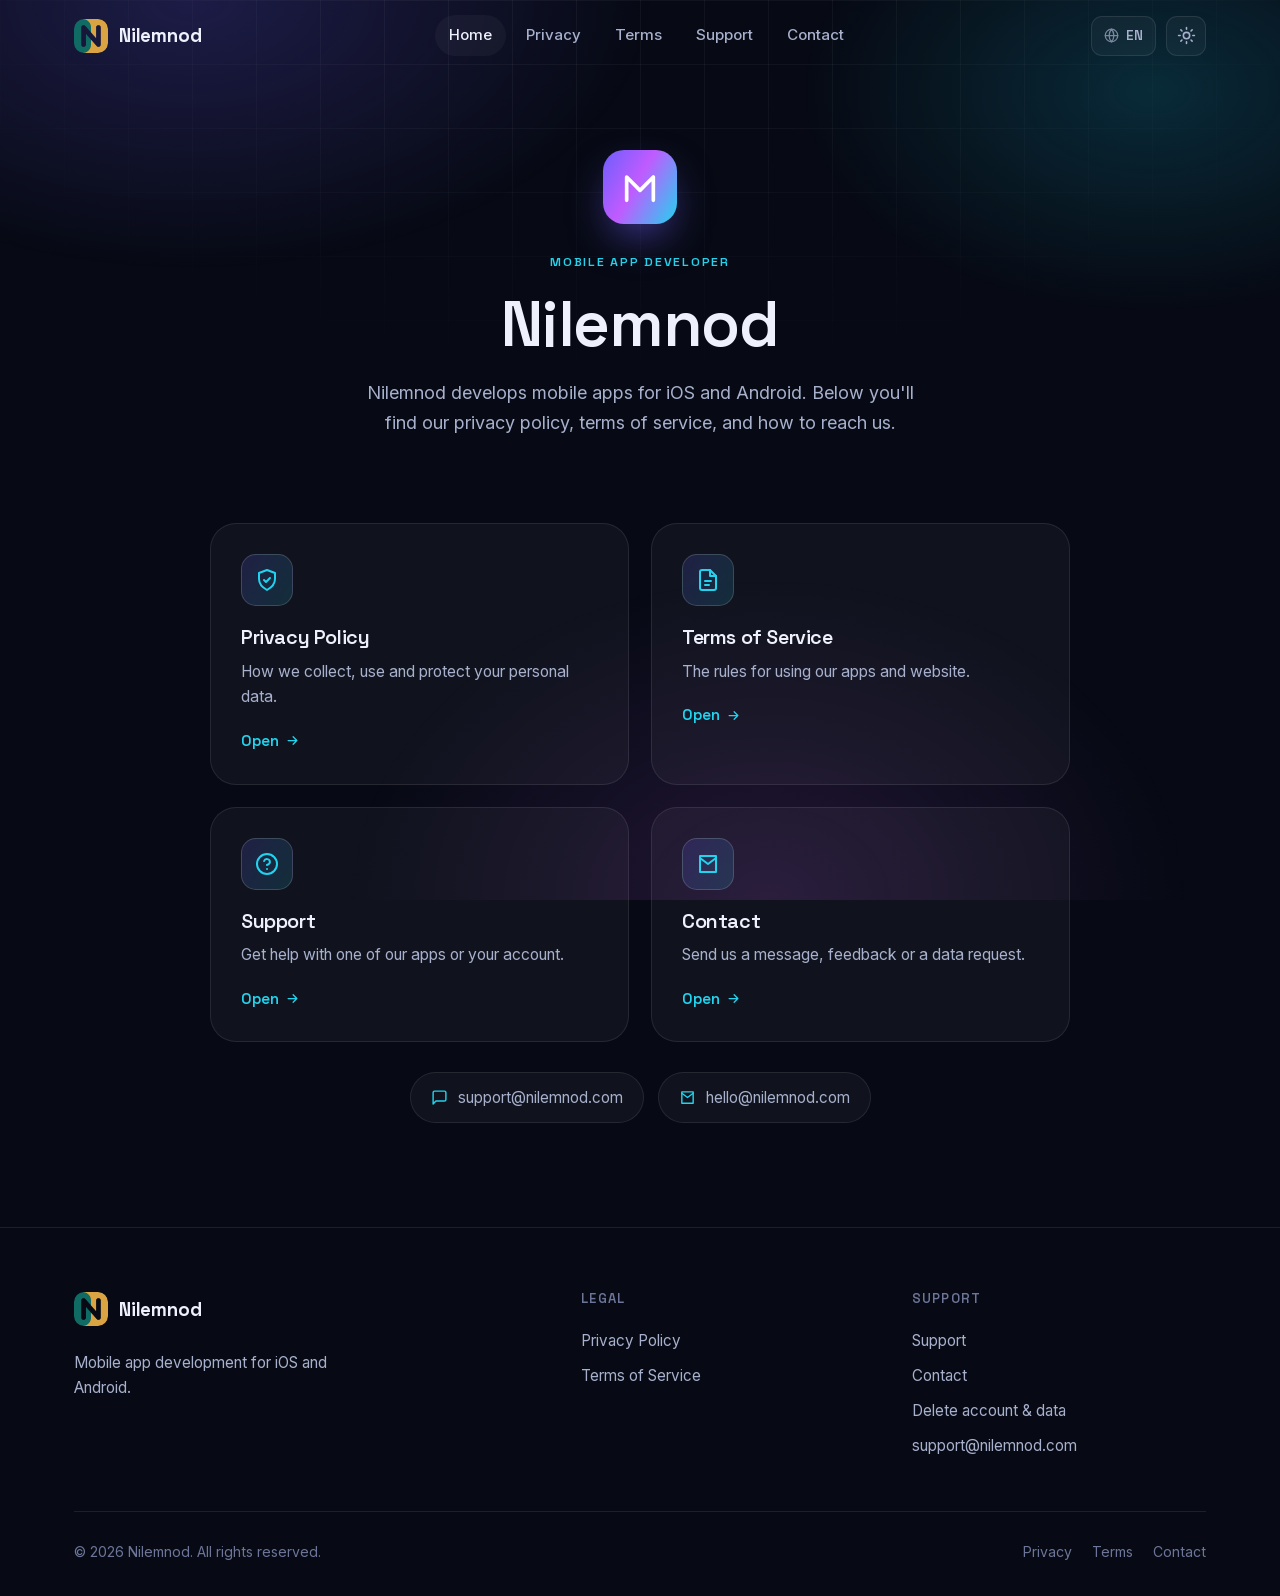
==== commit eae78037: "Use Nilemnod logo mark in header, footer, 404 and favicon" ====
--- a/index.html
+++ b/index.html
@@ -6,7 +6,8 @@
   <title>Nilemnod — Mobile App Developer</title>
   <meta name="description" content="Nilemnod develops mobile apps for iOS and Android. Read our privacy policy and terms of service, and find how to contact support." />
   <meta name="theme-color" content="#070a14" />
-  <link rel="icon" href="assets/favicon.svg" type="image/svg+xml" />
+  <link rel="icon" href="assets/logo-mark.png" type="image/png" />
+  <link rel="apple-touch-icon" href="assets/logo-mark.png" />
   <link rel="canonical" href="https://nilemnod.com/" />
   <meta property="og:title" content="Nilemnod — Mobile App Developer" />
   <meta property="og:description" content="Privacy policy, terms of service and contact information for Nilemnod." />
@@ -22,7 +23,7 @@
   <header class="nav">
     <div class="container">
       <a class="brand" href="index.html" aria-label="Nilemnod home">
-        <span class="brand-mark"><svg viewBox="0 0 24 24" fill="none" stroke="#fff" stroke-width="2.2" stroke-linecap="round" stroke-linejoin="round"><path d="M4 20V6l8 8 8-8v14"/></svg></span>
+        <img class="brand-mark" src="assets/logo-mark.png" alt="" width="34" height="34" />
         Nilemnod
       </a>
       <nav class="nav-links" aria-label="Primary">
@@ -111,7 +112,7 @@
     <div class="container">
       <div class="footer-grid simple">
         <div class="footer-brand">
-          <a class="brand" href="index.html"><span class="brand-mark"><svg viewBox="0 0 24 24" fill="none" stroke="#fff" stroke-width="2.2" stroke-linecap="round" stroke-linejoin="round"><path d="M4 20V6l8 8 8-8v14"/></svg></span>Nilemnod</a>
+          <a class="brand" href="index.html"><img class="brand-mark" src="assets/logo-mark.png" alt="" width="34" height="34" />Nilemnod</a>
           <p data-i18n="footer.tagline">Mobile app development for iOS and Android.</p>
         </div>
         <div class="footer-col">
--- a/assets/css/styles.css
+++ b/assets/css/styles.css
@@ -172,14 +172,7 @@
 .nav .container { display: flex; align-items: center; justify-content: space-between; gap: 20px; }
 
 .brand { display: inline-flex; align-items: center; gap: 11px; font-family: var(--font-head); font-weight: 700; font-size: 1.18rem; letter-spacing: -0.01em; }
-.brand-mark {
-  width: 34px; height: 34px; border-radius: 10px;
-  background: var(--grad);
-  display: grid; place-items: center;
-  box-shadow: 0 8px 20px -8px rgba(109, 94, 252, 0.8);
-  flex-shrink: 0;
-}
-.brand-mark svg { width: 20px; height: 20px; }
+.brand-mark { width: 34px; height: 34px; border-radius: 10px; flex-shrink: 0; display: block; }
 
 .nav-links { display: flex; align-items: center; gap: 6px; }
 .nav-links a {
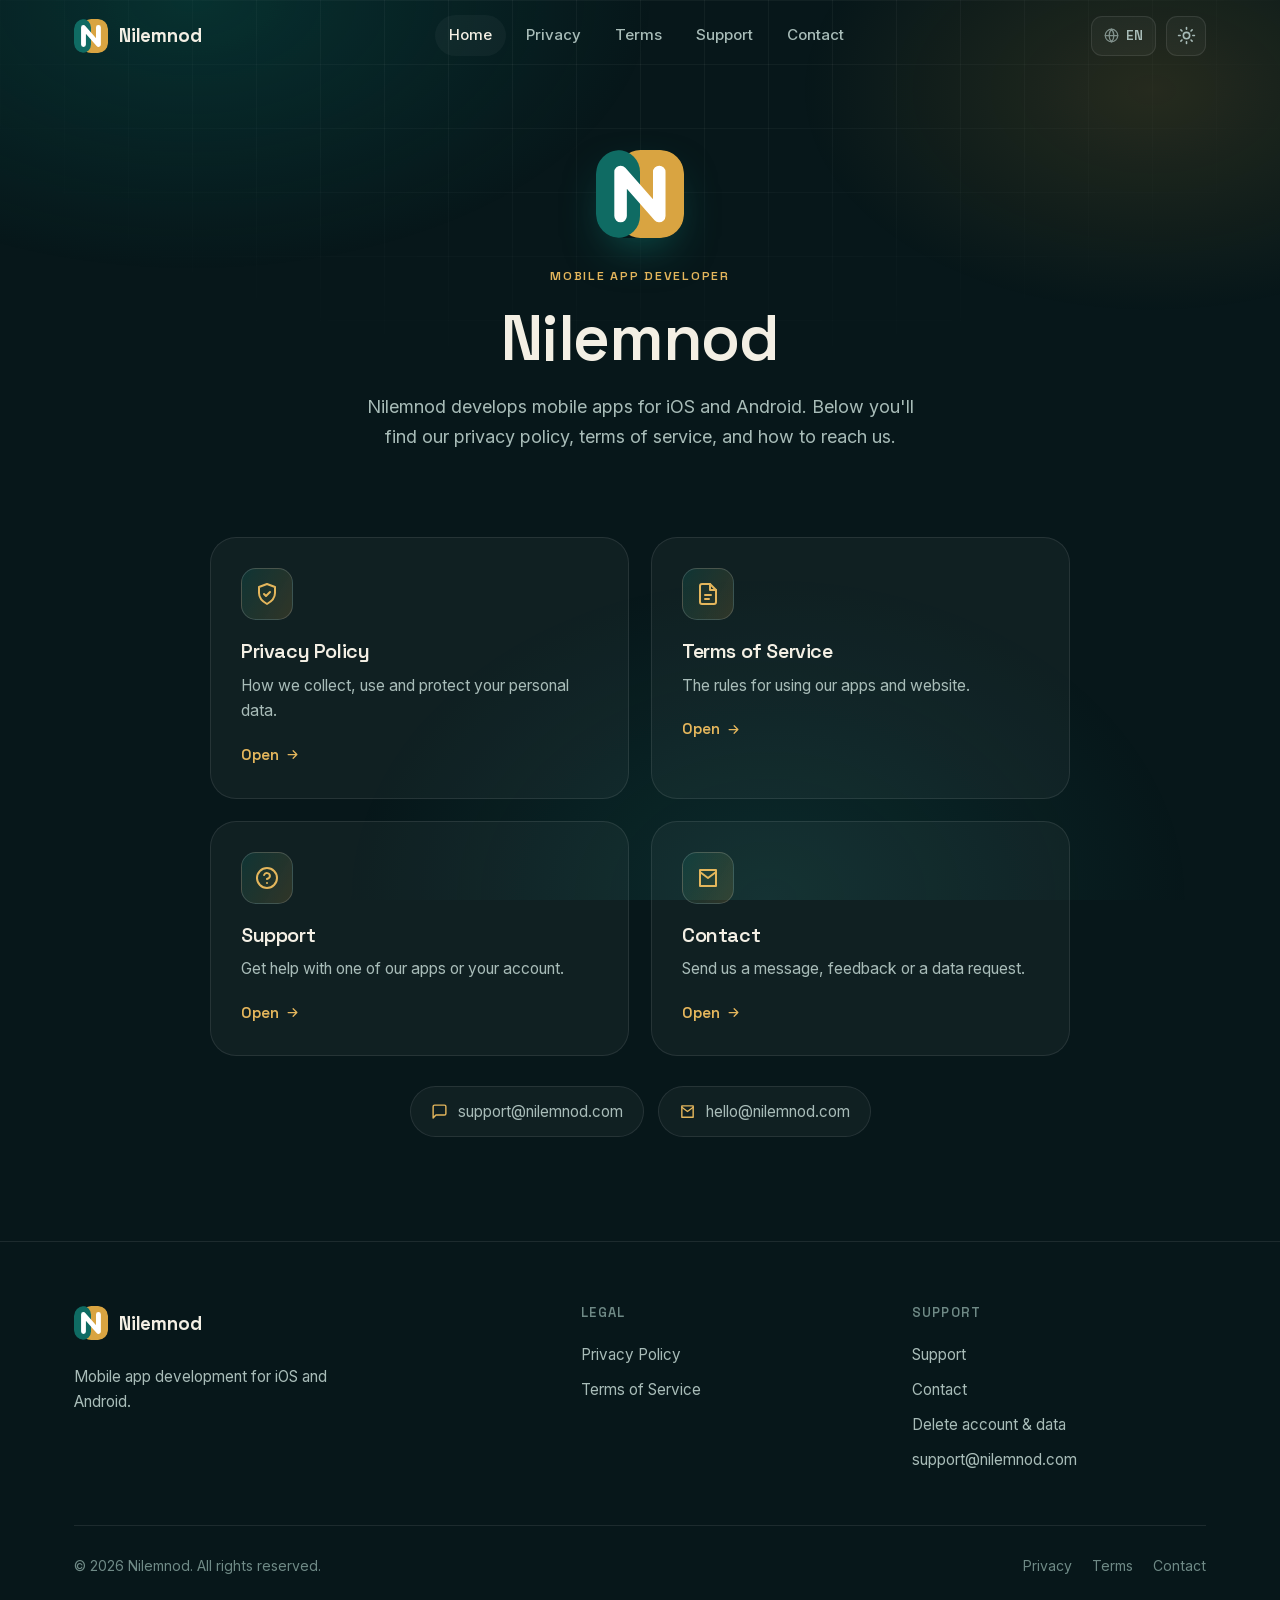
==== commit e2767002: "Rebrand site to logo palette; SVG logo mark with opaque N; logo in hero" ====
--- a/index.html
+++ b/index.html
@@ -5,9 +5,9 @@
   <meta name="viewport" content="width=device-width, initial-scale=1.0" />
   <title>Nilemnod — Mobile App Developer</title>
   <meta name="description" content="Nilemnod develops mobile apps for iOS and Android. Read our privacy policy and terms of service, and find how to contact support." />
-  <meta name="theme-color" content="#070a14" />
-  <link rel="icon" href="assets/logo-mark.png" type="image/png" />
-  <link rel="apple-touch-icon" href="assets/logo-mark.png" />
+  <meta name="theme-color" content="#07171a" />
+  <link rel="icon" href="assets/logo-mark.svg" type="image/svg+xml" />
+  <link rel="apple-touch-icon" href="assets/apple-touch-icon.png" />
   <link rel="canonical" href="https://nilemnod.com/" />
   <meta property="og:title" content="Nilemnod — Mobile App Developer" />
   <meta property="og:description" content="Privacy policy, terms of service and contact information for Nilemnod." />
@@ -23,7 +23,7 @@
   <header class="nav">
     <div class="container">
       <a class="brand" href="index.html" aria-label="Nilemnod home">
-        <img class="brand-mark" src="assets/logo-mark.png" alt="" width="34" height="34" />
+        <img class="brand-mark" src="assets/logo-mark.svg" alt="" width="34" height="34" />
         Nilemnod
       </a>
       <nav class="nav-links" aria-label="Primary">
@@ -54,9 +54,7 @@
   <main>
     <section class="home-hero">
       <div class="container">
-        <div class="home-mark" data-reveal aria-hidden="true">
-          <svg viewBox="0 0 24 24" fill="none" stroke="#fff" stroke-width="2.2" stroke-linecap="round" stroke-linejoin="round"><path d="M4 20V6l8 8 8-8v14"/></svg>
-        </div>
+        <img class="home-mark" data-reveal src="assets/logo-mark.svg" alt="Nilemnod" width="88" height="88" />
         <span class="eyebrow" data-reveal data-i18n="home.badge">Mobile app developer</span>
         <h1 data-reveal data-delay="1">Nilemnod</h1>
         <p data-reveal data-delay="2" data-i18n="home.lead">Nilemnod develops mobile apps for iOS and Android. Below you'll find our privacy policy, terms of service, and how to reach us.</p>
@@ -112,7 +110,7 @@
     <div class="container">
       <div class="footer-grid simple">
         <div class="footer-brand">
-          <a class="brand" href="index.html"><img class="brand-mark" src="assets/logo-mark.png" alt="" width="34" height="34" />Nilemnod</a>
+          <a class="brand" href="index.html"><img class="brand-mark" src="assets/logo-mark.svg" alt="" width="34" height="34" />Nilemnod</a>
           <p data-i18n="footer.tagline">Mobile app development for iOS and Android.</p>
         </div>
         <div class="footer-col">
--- a/assets/css/styles.css
+++ b/assets/css/styles.css
@@ -1,18 +1,19 @@
 :root {
-  --bg: #070a14;
-  --bg-soft: #0c1122;
+  --bg: #07171a;
+  --bg-soft: #0c2125;
   --surface: rgba(255, 255, 255, 0.04);
   --surface-strong: rgba(255, 255, 255, 0.07);
   --border: rgba(255, 255, 255, 0.09);
   --border-strong: rgba(255, 255, 255, 0.16);
-  --text: #eef1fb;
-  --text-soft: #a7b0cc;
-  --text-dim: #6d7699;
-  --accent: #6d5efc;
-  --accent-2: #22d3ee;
-  --accent-3: #c05bff;
-  --grad: linear-gradient(120deg, #6d5efc 0%, #c05bff 45%, #22d3ee 100%);
-  --grad-soft: linear-gradient(120deg, rgba(109, 94, 252, 0.18), rgba(34, 211, 238, 0.14));
+  --text: #f3efe4;
+  --text-soft: #a8bcb8;
+  --text-dim: #6f8a86;
+  --accent: #d9a441;
+  --accent-2: #e4b65c;
+  --accent-3: #2fa597;
+  --grad: linear-gradient(120deg, #0f6b63 0%, #2fa597 50%, #d9a441 100%);
+  --grad-btn: linear-gradient(120deg, #0f6b63, #14877d);
+  --grad-soft: linear-gradient(120deg, rgba(15, 107, 99, 0.28), rgba(217, 164, 65, 0.16));
   --radius: 18px;
   --radius-lg: 26px;
   --shadow: 0 24px 60px -20px rgba(4, 6, 18, 0.75);
@@ -23,16 +24,20 @@
 }
 
 :root[data-theme="light"] {
-  --bg: #f6f7fc;
+  --accent: #0f6b63;
+  --accent-2: #0f6b63;
+  --accent-3: #b8821f;
+  --grad: linear-gradient(120deg, #0f6b63 0%, #2a8f84 50%, #c8921f 100%);
+  --bg: #f7f4ea;
   --bg-soft: #ffffff;
-  --surface: rgba(16, 20, 45, 0.03);
-  --surface-strong: rgba(16, 20, 45, 0.05);
-  --border: rgba(16, 20, 45, 0.1);
-  --border-strong: rgba(16, 20, 45, 0.18);
-  --text: #131730;
-  --text-soft: #4a5273;
-  --text-dim: #7c85a3;
-  --shadow: 0 24px 60px -24px rgba(60, 66, 120, 0.35);
+  --surface: rgba(18, 53, 58, 0.04);
+  --surface-strong: rgba(18, 53, 58, 0.06);
+  --border: rgba(18, 53, 58, 0.12);
+  --border-strong: rgba(18, 53, 58, 0.2);
+  --text: #12353a;
+  --text-soft: #46605f;
+  --text-dim: #7b918e;
+  --shadow: 0 24px 60px -24px rgba(18, 53, 58, 0.3);
 }
 
 * { box-sizing: border-box; margin: 0; padding: 0; }
@@ -57,9 +62,9 @@
   inset: 0;
   z-index: -2;
   background:
-    radial-gradient(60% 50% at 15% 0%, rgba(109, 94, 252, 0.22), transparent 60%),
-    radial-gradient(50% 45% at 90% 10%, rgba(34, 211, 238, 0.16), transparent 55%),
-    radial-gradient(55% 60% at 60% 100%, rgba(192, 91, 255, 0.14), transparent 60%);
+    radial-gradient(60% 50% at 15% 0%, rgba(15, 107, 99, 0.3), transparent 60%),
+    radial-gradient(50% 45% at 90% 10%, rgba(217, 164, 65, 0.14), transparent 55%),
+    radial-gradient(55% 60% at 60% 100%, rgba(47, 165, 151, 0.14), transparent 60%);
   filter: saturate(1.1);
   pointer-events: none;
 }
@@ -138,11 +143,11 @@
 }
 .btn svg { width: 18px; height: 18px; }
 .btn-primary {
-  background: var(--grad);
+  background: var(--grad-btn);
   color: #fff;
-  box-shadow: 0 12px 30px -10px rgba(109, 94, 252, 0.7);
-}
-.btn-primary:hover { transform: translateY(-2px); box-shadow: 0 18px 40px -12px rgba(109, 94, 252, 0.85); }
+  box-shadow: 0 12px 30px -10px rgba(15, 107, 99, 0.7);
+}
+.btn-primary:hover { transform: translateY(-2px); box-shadow: 0 18px 40px -12px rgba(15, 107, 99, 0.85); }
 .btn-ghost {
   background: var(--surface);
   color: var(--text);
@@ -270,7 +275,7 @@
   margin-bottom: 26px;
   backdrop-filter: blur(10px);
 }
-.badge .dot { width: 8px; height: 8px; border-radius: 50%; background: var(--accent-2); box-shadow: 0 0 0 4px rgba(34, 211, 238, 0.18); }
+.badge .dot { width: 8px; height: 8px; border-radius: 50%; background: var(--accent-2); box-shadow: 0 0 0 4px rgba(217, 164, 65, 0.2); }
 .hero h1 { font-size: clamp(2.5rem, 6vw, 4.3rem); margin-bottom: 22px; }
 .hero-lead { font-size: 1.16rem; color: var(--text-soft); max-width: 520px; margin-bottom: 34px; }
 .hero-cta { display: flex; gap: 14px; flex-wrap: wrap; margin-bottom: 44px; }
@@ -500,13 +505,13 @@
 .field input:focus, .field select:focus, .field textarea:focus {
   outline: none;
   border-color: var(--accent);
-  box-shadow: 0 0 0 4px rgba(109, 94, 252, 0.16);
+  box-shadow: 0 0 0 4px rgba(217, 164, 65, 0.2);
 }
 .field input::placeholder, .field textarea::placeholder { color: var(--text-dim); }
 .form-note { font-size: 0.84rem; color: var(--text-dim); margin-top: 14px; text-align: center; }
 .form-status { display: none; padding: 14px 16px; border-radius: 12px; font-size: 0.92rem; margin-bottom: 18px; }
 .form-status.show { display: block; }
-.form-status.ok { background: rgba(34, 211, 238, 0.12); border: 1px solid rgba(34, 211, 238, 0.3); color: var(--accent-2); }
+.form-status.ok { background: rgba(217, 164, 65, 0.12); border: 1px solid rgba(217, 164, 65, 0.3); color: var(--accent-2); }
 .form-status.err { background: rgba(255, 91, 133, 0.12); border: 1px solid rgba(255, 91, 133, 0.3); color: #ff90ab; }
 
 /* ---------- Footer ---------- */
@@ -531,7 +536,7 @@
 /* ---------- Home hub ---------- */
 .home-hero { padding: calc(var(--nav-h) + 78px) 0 22px; text-align: center; }
 .home-hero .container { display: flex; flex-direction: column; align-items: center; }
-.home-mark { width: 74px; height: 74px; border-radius: 21px; background: var(--grad); display: grid; place-items: center; box-shadow: 0 18px 44px -12px rgba(109, 94, 252, 0.7); margin-bottom: 28px; }
+.home-mark { width: 88px; height: 88px; border-radius: 24px; display: block; box-shadow: 0 18px 44px -14px rgba(15, 107, 99, 0.8); margin-bottom: 28px; }
 .home-mark svg { width: 40px; height: 40px; }
 .home-hero .eyebrow::before { display: none; }
 .home-hero h1 { font-size: clamp(2.6rem, 6vw, 4rem); margin-bottom: 18px; }
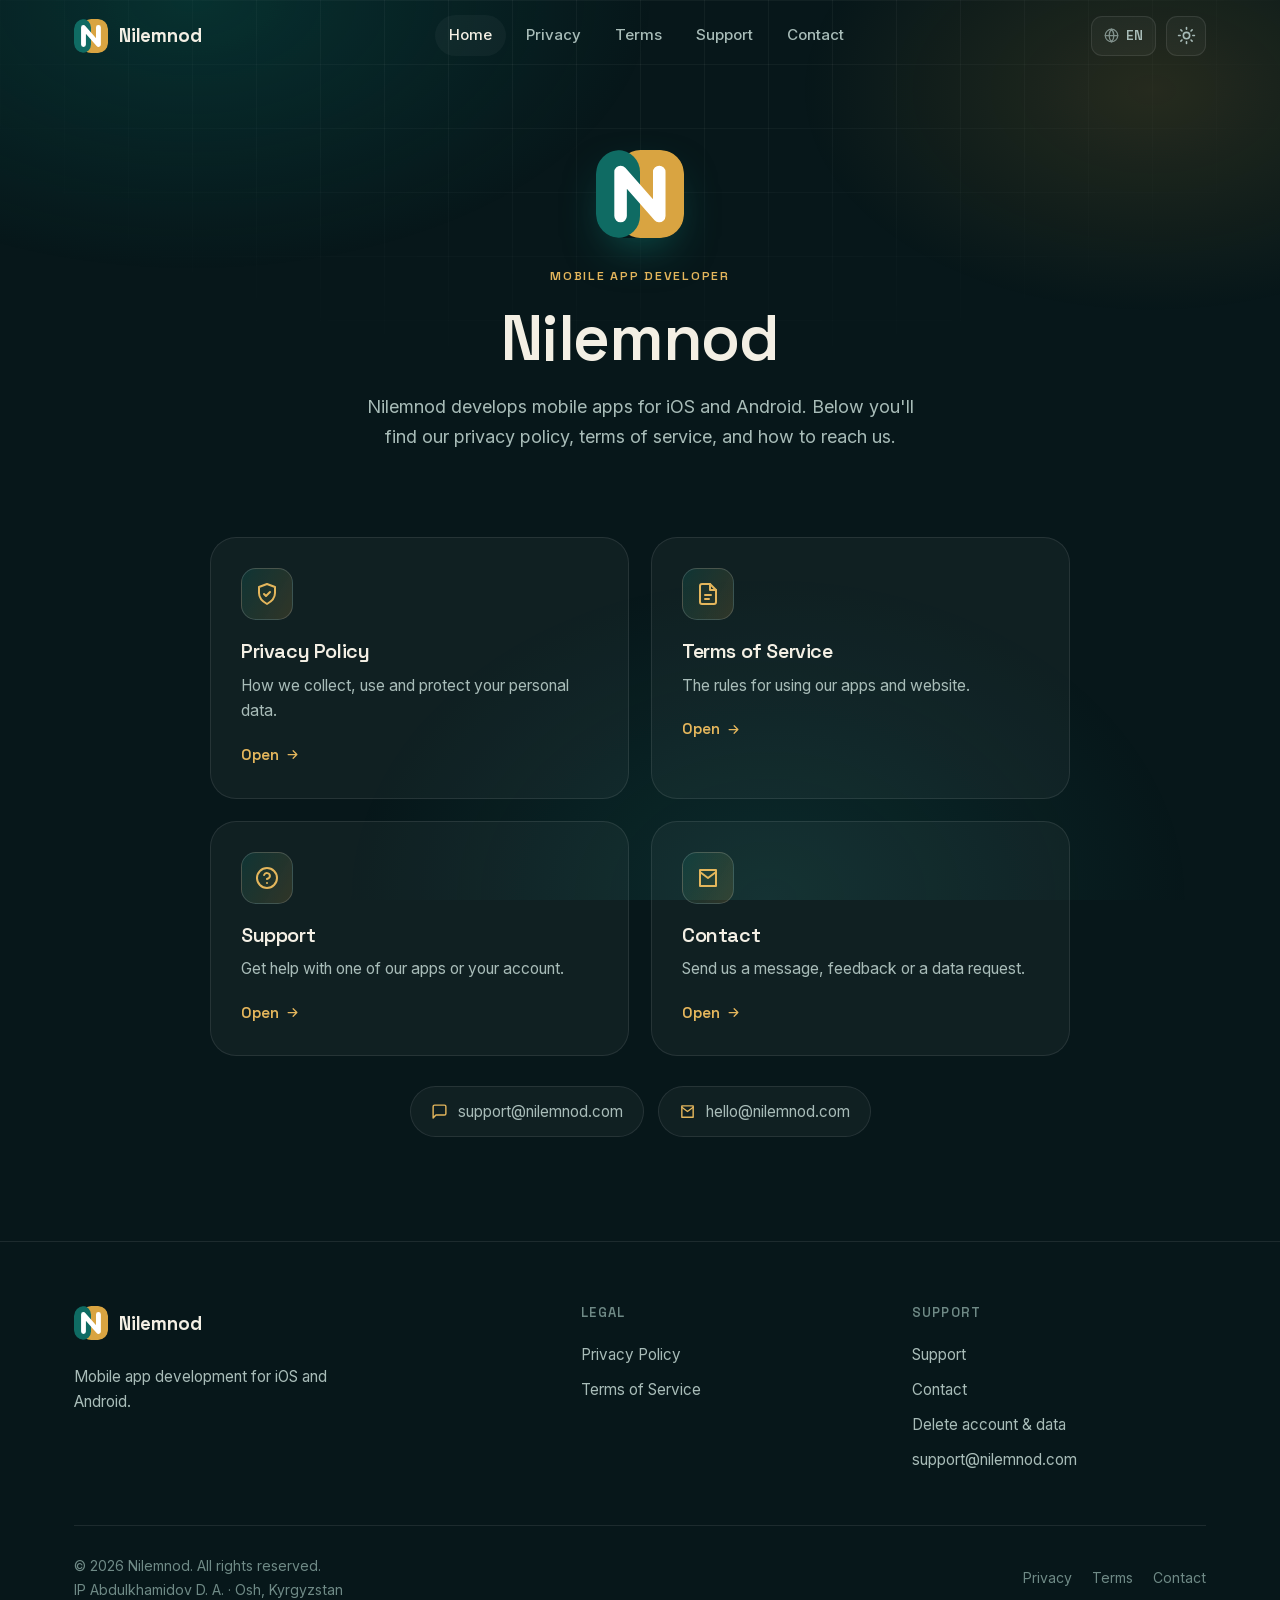
==== commit 4e5baf7e: "Update Privacy Policy and Terms per legal audit Privacy Policy: - Name processors (Google, Apple, Gi" ====
--- a/index.html
+++ b/index.html
@@ -9,10 +9,18 @@
   <link rel="icon" href="assets/logo-mark.svg" type="image/svg+xml" />
   <link rel="apple-touch-icon" href="assets/apple-touch-icon.png" />
   <link rel="canonical" href="https://nilemnod.com/" />
+  <meta property="og:site_name" content="Nilemnod" />
+  <meta property="og:type" content="website" />
   <meta property="og:title" content="Nilemnod — Mobile App Developer" />
-  <meta property="og:description" content="Privacy policy, terms of service and contact information for Nilemnod." />
-  <meta property="og:type" content="website" />
+  <meta property="og:description" content="Nilemnod develops mobile apps for iOS and Android. Read our privacy policy and terms of service, and find how to contact support." />
   <meta property="og:url" content="https://nilemnod.com/" />
+  <meta property="og:image" content="https://nilemnod.com/assets/og-image.png" />
+  <meta property="og:image:width" content="1200" />
+  <meta property="og:image:height" content="630" />
+  <meta name="twitter:card" content="summary_large_image" />
+  <meta name="twitter:title" content="Nilemnod — Mobile App Developer" />
+  <meta name="twitter:description" content="Nilemnod develops mobile apps for iOS and Android. Read our privacy policy and terms of service, and find how to contact support." />
+  <meta name="twitter:image" content="https://nilemnod.com/assets/og-image.png" />
   <link rel="stylesheet" href="assets/css/fonts.css" />
   <link rel="stylesheet" href="assets/css/styles.css" />
   <script src="assets/i18n/translations.js" defer></script>
@@ -127,7 +135,7 @@
         </div>
       </div>
       <div class="footer-bottom">
-        <span>© <span data-year>2026</span> Nilemnod. <span data-i18n="footer.rights">All rights reserved.</span></span>
+        <span>© <span data-year>2026</span> Nilemnod. <span data-i18n="footer.rights">All rights reserved.</span><br/><span data-i18n="footer.operator">IP Abdulkhamidov D. A. · Osh, Kyrgyzstan</span></span>
         <div class="links">
           <a href="privacy.html" data-i18n="nav.privacy">Privacy</a>
           <a href="terms.html" data-i18n="nav.terms">Terms</a>
--- a/assets/css/styles.css
+++ b/assets/css/styles.css
@@ -108,7 +108,7 @@
 }
 .eyebrow::before { content: ""; width: 26px; height: 1px; background: currentColor; opacity: 0.6; }
 
-h1, h2, h3, h4 { font-family: var(--font-head); font-weight: 600; line-height: 1.12; letter-spacing: -0.02em; }
+h1, h2, h3, h4 { font-family: var(--font-head); font-weight: 600; line-height: 1.12; letter-spacing: -0.02em; overflow-wrap: break-word; hyphens: auto; }
 
 .section-title { font-size: clamp(1.9rem, 4vw, 2.9rem); margin-bottom: 16px; }
 .section-lead { color: var(--text-soft); font-size: 1.08rem; max-width: 620px; }
@@ -429,7 +429,7 @@
 .toc { position: sticky; top: calc(var(--nav-h) + 24px); display: grid; gap: 4px; font-size: 0.9rem; }
 .toc a { padding: 7px 12px; border-radius: 9px; color: var(--text-dim); transition: color 0.2s, background 0.2s; border-left: 2px solid transparent; }
 .toc a:hover, .toc a.active { color: var(--text); background: var(--surface); }
-.prose { max-width: 760px; }
+.prose { max-width: 760px; min-width: 0; }
 .prose section { padding: 18px 0 30px; border-top: 1px solid var(--border); }
 .prose section:first-child { border-top: none; padding-top: 0; }
 .prose h2 { font-size: 1.5rem; margin-bottom: 14px; scroll-margin-top: calc(var(--nav-h) + 20px); }
@@ -440,6 +440,12 @@
 .prose ul li::before { content: ""; position: absolute; inset-inline-start: 4px; top: 11px; width: 7px; height: 7px; border-radius: 50%; background: var(--grad); }
 .prose a.inline { color: var(--accent-2); border-bottom: 1px solid transparent; transition: border-color 0.2s; }
 .prose a.inline:hover { border-bottom-color: currentColor; }
+.table-wrap { overflow-x: auto; margin: 0 0 18px; border: 1px solid var(--border); border-radius: 12px; }
+.legal-table { width: 100%; min-width: 560px; border-collapse: collapse; font-size: 0.9rem; }
+.legal-table th, .legal-table td { padding: 10px 12px; text-align: start; vertical-align: top; border-bottom: 1px solid var(--border); }
+.legal-table th { color: var(--text); font-family: var(--font-head); font-weight: 600; background: var(--bg-soft); }
+.legal-table td { color: var(--text-soft); }
+.legal-table tr:last-child td { border-bottom: none; }
 .callout {
   background: var(--surface); border: 1px solid var(--border-strong);
   border-radius: 16px; padding: 18px 20px; margin: 18px 0;
@@ -603,3 +609,5 @@
   html { scroll-behavior: auto; }
   [data-reveal] { opacity: 1; transform: none; }
 }
+.field [aria-invalid="true"] { border-color: rgba(255, 91, 133, 0.6); }
+.hp-field { position: absolute; left: -10000px; width: 1px; height: 1px; overflow: hidden; }
